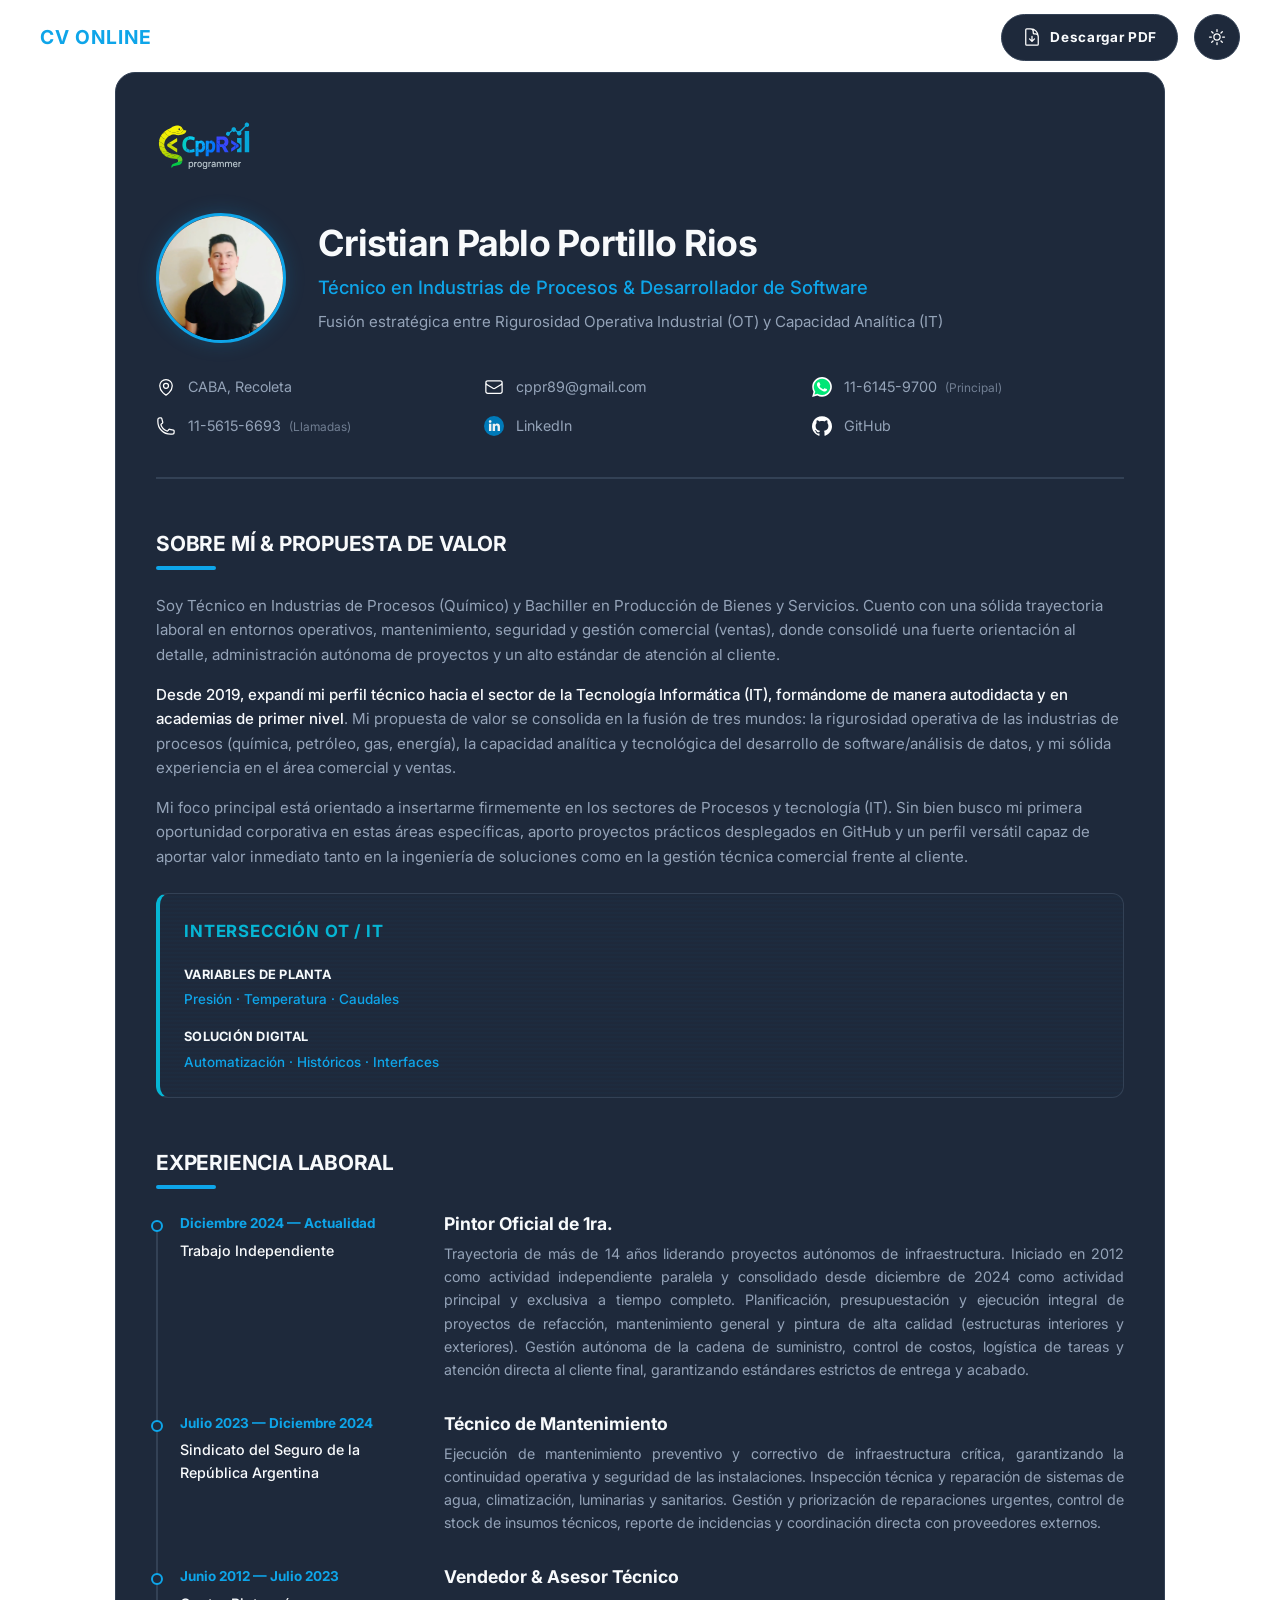
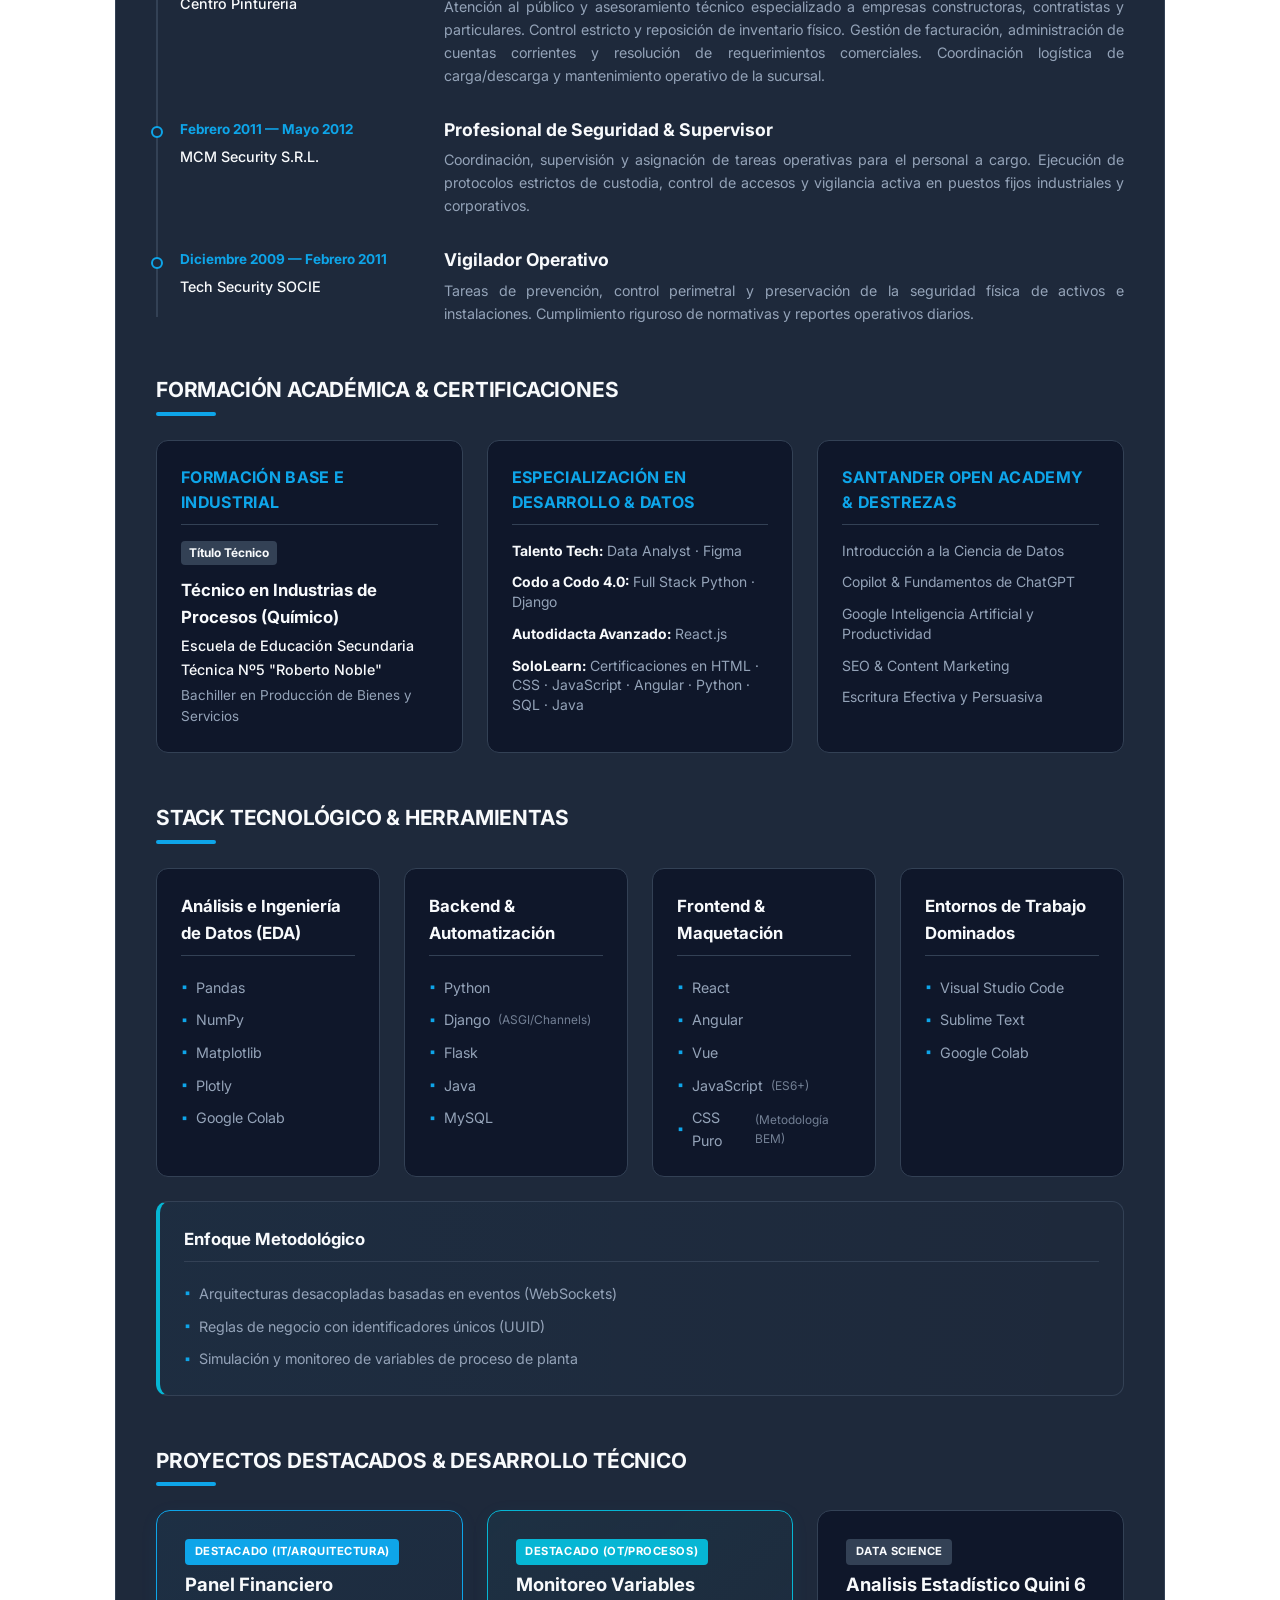
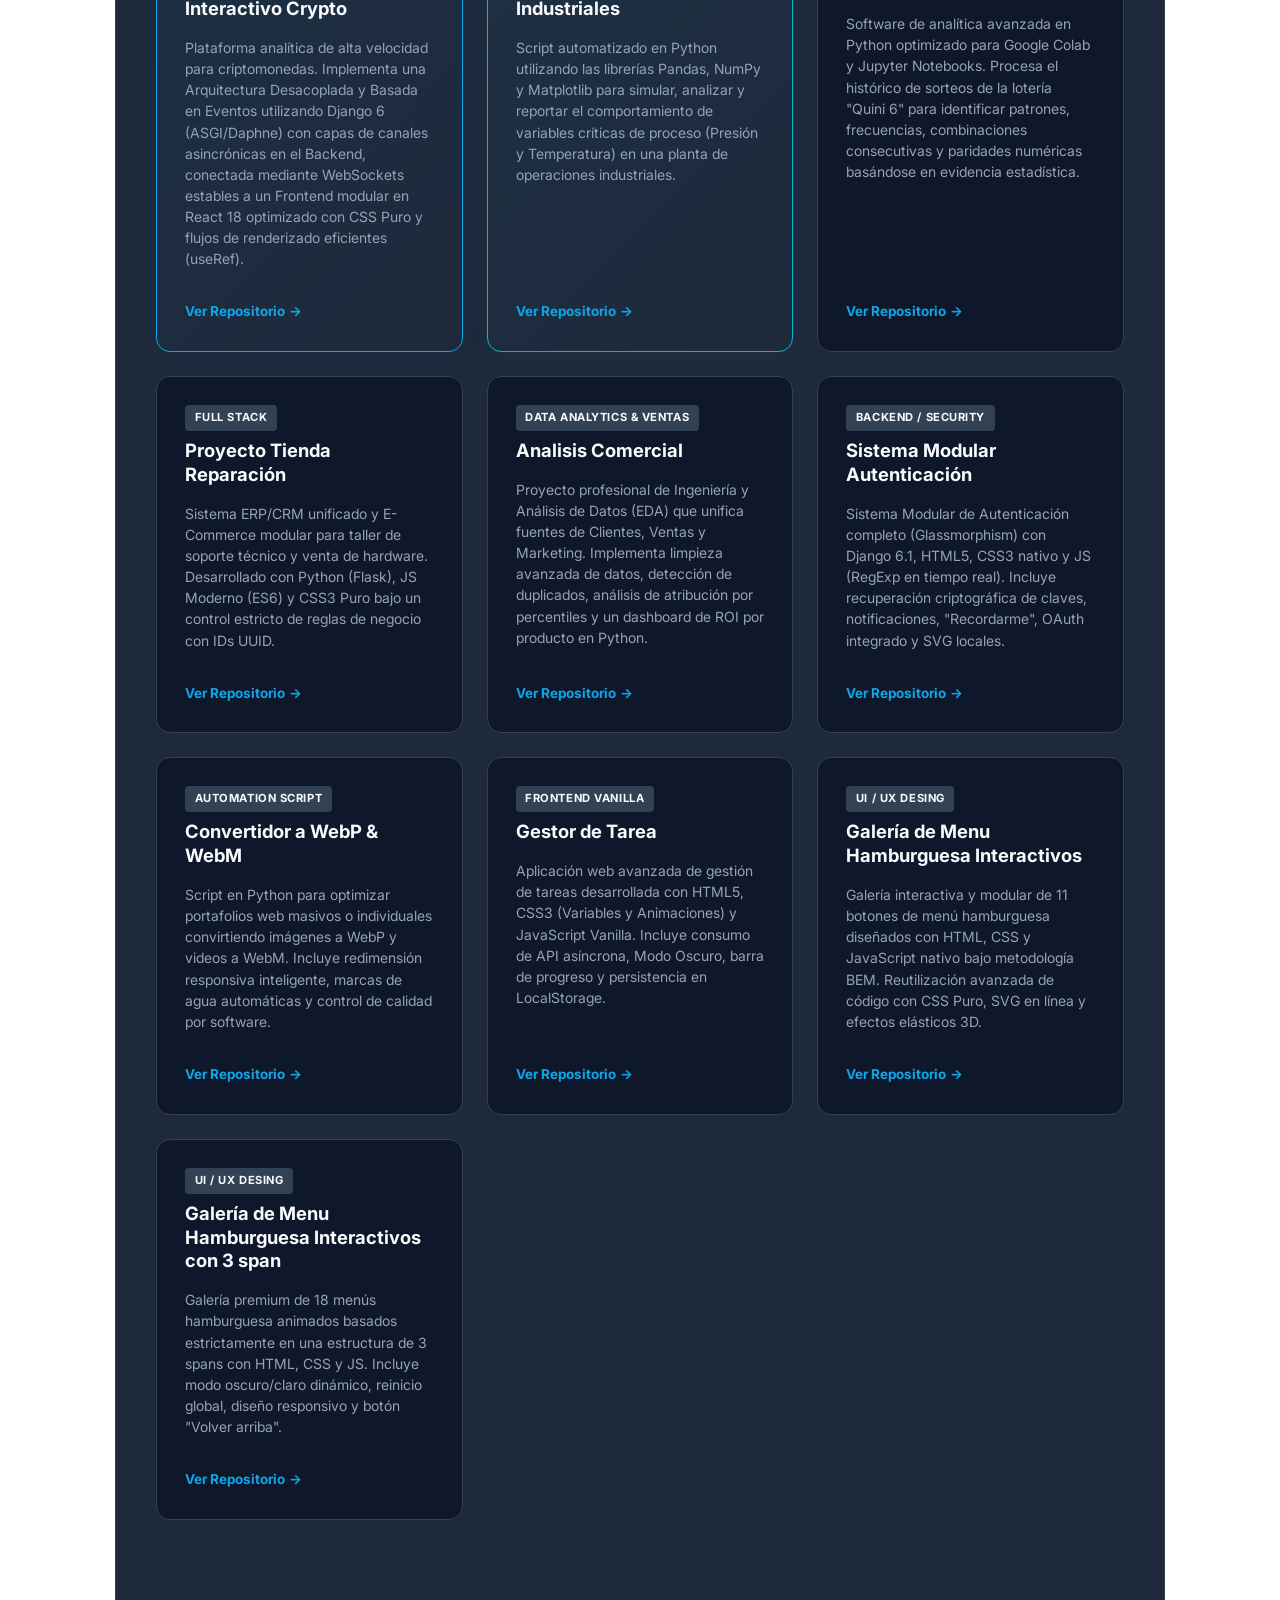
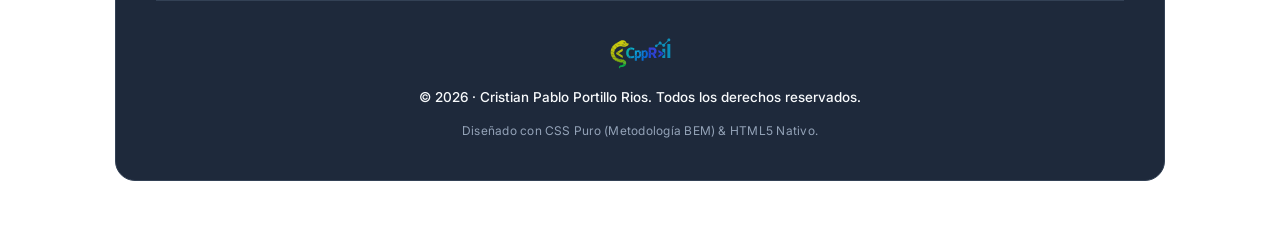
==== index.html @ 565ec3ab "feat: versión inicial del CV Online profesional con soporte responsivo y modo oscuro" ====
<!DOCTYPE html>
<html lang="es" data-theme="dark">

<head>
    <meta charset="UTF-8">
    <meta name="viewport" content="width=device-width, initial-scale=1.0">
    <title>Cristian Pablo Portillo Rios | CV Profesional</title>

    <!-- SEO & Open Graph para fuerte impacto al compartir el link -->
    <meta name="description"
        content="CV de Cristian Pablo Portillo Rios. Fusión de rigurosidad operativa industrial y desarrollo de software / análisis de datos.">
    <meta property="og:title" content="Cristian Pablo Portillo Rios | CV Profesional">
    <meta property="og:description" content="Fusión estratégica entre Ingeniería de Procesos y Desarrollo de Software.">
    <meta property="og:image" content="assets/img/og-image.webp">
    <meta property="og:type" content="profile">

    <!-- Favicons organizados en su carpeta -->
    <link rel="apple-touch-icon" sizes="180x180" href="favicons/apple-touch-icon.png">
    <link rel="icon" type="image/png" sizes="32x32" href="favicons/favicon-32x32.png">
    <link rel="icon" type="image/png" sizes="16x16" href="favicons/favicon-16x16.png">
    <link rel="manifest" href="favicons/site.webmanifest">
    <link rel="shortcut icon" href="favicons/favicon.ico">

    <!-- Estilos Principales -->
    <link rel="stylesheet" href="css/styles.css">

    <!-- Estilos Exclusivos para Exportación a PDF / Impresión -->
    <link rel="stylesheet" href="css/print.css" media="print">
</head>

<body>

    <!-- Barra de Controles Globales -->
    <nav class="global-controls" aria-label="Navegación y controles superiores">
        <div class="global-controls__brand">
            <span class="global-controls__title">CV Online</span>
        </div>

        <div class="global-controls__actions">
            <!-- Botón de Descarga PDF -->
            <a href="assets/cv/cv-cristian-portillo.pdf" download="CV_Cristian_Portillo.pdf" class="btn-control"
                id="download-pdf" title="Descargar CV en PDF">
                <img src="icons/descarga.svg" alt="Icono Descargar" class="icon-btn icon--black">
                <span class="btn-text">Descargar PDF</span>
            </a>

            <!-- Botón de Cambio de Tema -->
            <button class="btn-control" id="theme-toggle" title="Cambiar tema visual" aria-live="polite">
                <img src="icons/theme-light.svg" alt="Icono Modo Claro" class="icon-btn icon--black" id="theme-icon">
            </button>
        </div>
    </nav>

    <!-- Contenedor general del CV -->
    <main class="cv-container">
        <!-- Cabecera Principal del CV -->
        <header class="header">
            <div class="header__brand">
                <img src="icons/CppR-Programmer.svg" alt="Logo CppR-Programmer" class="header__logo-img">
            </div>

            <div class="header__profile-container">
                <!-- Tu Foto de Perfil -->
                <div class="header__avatar-wrapper">
                    <img src="assets/img/perfil.webp" alt="Foto de perfil de Cristian Pablo Portillo Rios"
                        class="header__avatar">
                </div>

                <div class="header__identity">
                    <!-- Información de Identidad -->
                    <h1 class="header__name">Cristian Pablo Portillo Rios</h1>
                    <p class="header__title">Técnico en Industrias de Procesos &amp; Desarrollador de Software</p>
                    <p class="header__tagline">Fusión estratégica entre Rigurosidad Operativa Industrial (OT) y
                        Capacidad
                        Analítica (IT)</p>
                </div>
            </div>

            <!-- Bloque de Contacto y Enlaces -->
            <address class="contact">
                <ul class="contact__list">
                    <!-- Ubicación -->
                    <li class="contact__item">
                        <img src="icons/map-pin.svg" alt="" class="contact__icon icon--black" aria-hidden="true">
                        <span class="contact__text">CABA, Recoleta</span>
                    </li>
                    <!-- Correo -->
                    <li class="contact__item">
                        <a href="mailto:cppr89@gmail.com" class="contact__link" title="Enviar un correo electrónico">
                            <img src="icons/mail.svg" alt="" class="contact__icon icon--black" aria-hidden="true">
                            <span class="contact__text">cppr89@gmail.com</span>
                        </a>
                    </li>
                    <!-- WhatsApp (Principal) -->
                    <li class="contact__item">
                        <a href="https://wa.me/541161459700" target="_blank" rel="noopener noreferrer"
                            class="contact__link" title="Contactar por WhatsApp">
                            <img src="icons/whatsapp.svg" alt="" class="contact__icon icon--native" aria-hidden="true">
                            <span class="contact__text">11-6145-9700 <small>(Principal)</small></span>
                        </a>
                    </li>
                    <!-- Teléfono (Llamadas alternativo) -->
                    <li class="contact__item">
                        <a href="tel:+5491156156693" class="contact__link" title="Llamar al teléfono alternativo">
                            <img src="icons/phone.svg" alt="" class="contact__icon icon--black" aria-hidden="true">
                            <span class="contact__text">11-5615-6693 <small>(Llamadas)</small></span>
                        </a>
                    </li>
                    <!-- LinkedIn -->
                    <li class="contact__item">
                        <a href="https://linkedin.com/in/C-p-p-R" target="_blank" rel="noopener noreferrer"
                            class="contact__link link__print" title="Perfil de LinkedIn">
                            <img src="icons/linkedin.svg" alt="" class="contact__icon icon--native" aria-hidden="true">
                            <span class="contact__text no-print">LinkedIn</span>
                        </a>
                    </li>
                    <!-- GitHub -->
                    <li class="contact__item">
                        <a href="https://github.com/CppR-Repo" target="_blank" rel="noopener noreferrer"
                            class="contact__link link__print" title="Repositorio de GitHub">
                            <img src="icons/github.svg" alt="" class="contact__icon icon--black" aria-hidden="true">
                            <span class="contact__text no-print">GitHub</span>
                        </a>
                    </li>
                </ul>
            </address>
        </header>

        <!-- Sección: Sobre Mí / Propuesta de Valor -->
        <section class="section section--about" aria-labelledby="about-heading">
            <div class="section__header">
                <h2 id="about-heading" class="section__title">Sobre Mí &amp; Propuesta de Valor</h2>
                <div class="section__indicator"></div>
            </div>

            <div class="about-card__content">
                <p class="about-card__text">
                    Soy Técnico en Industrias de Procesos (Químico) y Bachiller en Producción de Bienes y Servicios.
                    Cuento con una sólida trayectoria laboral en entornos operativos, mantenimiento, seguridad y gestión
                    comercial (ventas), donde consolidé una fuerte orientación al detalle, administración autónoma de
                    proyectos y un alto estándar de atención al cliente.
                </p>
                <p class="about-card__text">
                    <strong>Desde 2019, expandí mi perfil técnico hacia el sector de la Tecnología Informática (IT),
                        formándome de manera autodidacta y en academias de primer nivel</strong>. Mi propuesta de valor
                    se consolida en la fusión de tres mundos: la rigurosidad operativa de las industrias de procesos
                    (química, petróleo, gas, energía), la capacidad analítica y tecnológica del desarrollo de
                    software/análisis de datos, y mi sólida experiencia en el área comercial y ventas.
                </p>
                <p class="about-card__text">
                    Mi foco principal está orientado a insertarme firmemente en los sectores de Procesos y tecnología
                    (IT). Sin bien busco mi primera oportunidad corporativa en estas áreas específicas, aporto proyectos
                    prácticos desplegados en GitHub y un perfil versátil capaz de aportar valor inmediato tanto en la
                    ingeniería de soluciones como en la gestión técnica comercial frente al cliente.
                </p>
            </div>

            <!-- Banner Visual de Intersección Industrial/IT -->
            <div class="about-card__badge">
                <h3 class="about-card__badge-title">Intersección OT / IT</h3>
                <ul class="about-card__variables">
                    <li class="about-card__variable-item">
                        <span class="about-card__variable-name">Variables de Planta</span>
                        <span class="about-card__variable-tags">Presión · Temperatura · Caudales</span>
                    </li>
                    <li class="about-card__variable-item">
                        <span class="about-card__variable-name">Solución Digital</span>
                        <span class="about-card__variable-tags">Automatización · Históricos · Interfaces</span>
                    </li>
                </ul>
            </div>
        </section>

        <!-- Sección: Experiencia Laboral -->
        <section class="section section--experience" aria-labelledby="experience-heading">
            <div class="section__header">
                <h2 id="experience-heading" class="section__title">Experiencia Laboral</h2>
                <div class="section__indicator"></div>
            </div>

            <div class="timeline">
                <!-- Rol 1: Pintor Oficial -->
                <article class="timeline-item">
                    <div class="timeline-item__meta">
                        <span class="timeline-item__date">Diciembre 2024 — Actualidad</span>
                        <span class="timeline-item__company">Trabajo Independiente</span>
                    </div>
                    <div class="timeline-item__content">
                        <h3 class="timeline-item__role">Pintor Oficial de 1ra.</h3>
                        <p class="timeline-item__description">
                            Trayectoria de más de 14 años liderando proyectos autónomos de infraestructura. Iniciado en
                            2012 como actividad independiente paralela y consolidado desde diciembre de 2024 como
                            actividad principal y exclusiva a tiempo completo. Planificación, presupuestación y
                            ejecución integral de proyectos de refacción, mantenimiento
                            general y pintura de alta calidad (estructuras interiores y exteriores). Gestión autónoma de
                            la cadena de suministro, control de costos, logística de tareas y atención directa al
                            cliente final, garantizando estándares estrictos de entrega y acabado.
                        </p>
                    </div>
                </article>

                <!-- Rol 2: Mantenimiento -->
                <article class="timeline-item">
                    <div class="timeline-item__meta">
                        <span class="timeline-item__date">Julio 2023 — Diciembre 2024</span>
                        <span class="timeline-item__company">Sindicato del Seguro de la República Argentina</span>
                    </div>
                    <div class="timeline-item__content">
                        <h3 class="timeline-item__role">Técnico de Mantenimiento</h3>
                        <p class="timeline-item__description">
                            Ejecución de mantenimiento preventivo y correctivo de infraestructura crítica, garantizando
                            la continuidad operativa y seguridad de las instalaciones. Inspección técnica y reparación
                            de sistemas de agua, climatización, luminarias y sanitarios. Gestión y priorización de
                            reparaciones urgentes, control de stock de insumos técnicos, reporte de incidencias y
                            coordinación directa con proveedores externos.
                        </p>
                    </div>
                </article>

                <!-- Rol 3: Vendedor en Pinturería -->
                <article class="timeline-item">
                    <div class="timeline-item__meta">
                        <span class="timeline-item__date">Junio 2012 — Julio 2023</span>
                        <span class="timeline-item__company">Centro Pinturería</span>
                    </div>
                    <div class="timeline-item__content">
                        <h3 class="timeline-item__role">Vendedor &amp; Asesor Técnico</h3>
                        <p class="timeline-item__description">
                            Atención al público y asesoramiento técnico especializado a empresas constructoras,
                            contratistas y particulares. Control estricto y reposición de inventario físico. Gestión de
                            facturación, administración de cuentas corrientes y resolución de requerimientos
                            comerciales. Coordinación logística de carga/descarga y mantenimiento operativo de la
                            sucursal.
                        </p>
                </article>

                <!-- Rol 4: Seguridad MCM -->
                <article class="timeline-item">
                    <div class="timeline-item__meta">
                        <span class="timeline-item__date">Febrero 2011 — Mayo 2012</span>
                        <span class="timeline-item__company">MCM Security S.R.L.</span>
                    </div>
                    <div class="timeline-item__content">
                        <h3 class="timeline-item__role">Profesional de Seguridad &amp; Supervisor</h3>
                        <p class="timeline-item__description">
                            Coordinación, supervisión y asignación de tareas operativas para el personal a cargo.
                            Ejecución de protocolos estrictos de custodia, control de accesos y vigilancia activa en
                            puestos fijos industriales y corporativos.
                        </p>
                    </div>
                </article>

                <!-- Rol 5: Vigilador Tech Security -->
                <article class="timeline-item">
                    <div class="timeline-item__meta">
                        <span class="timeline-item__date">Diciembre 2009 — Febrero 2011</span>
                        <span class="timeline-item__company">Tech Security SOCIE</span>
                    </div>
                    <div class="timeline-item__content">
                        <h3 class="timeline-item__role">Vigilador Operativo</h3>
                        <p class="timeline-item__description">
                            Tareas de prevención, control perimetral y preservación de la seguridad física de activos e
                            instalaciones. Cumplimiento riguroso de normativas y reportes operativos diarios.
                        </p>
                    </div>
                </article>
            </div>
        </section>

        <!-- Sección: Formación Académica & Certificaciones -->
        <section class="section section--education" aria-labelledby="education-heading">
            <div class="section__header">
                <h2 id="education-heading" class="section__title">Formación Académica &amp; Certificaciones</h2>
                <div class="section__indicator"></div>
            </div>

            <div class="education-grid">
                <!-- Bloque 1: Educación Formal -->
                <div class="education-card">
                    <h3 class="education-card__category">Formación Base e Industrial</h3>
                    <div class="education-card__item">
                        <span class="education-card__date">Título Técnico</span>
                        <h4 class="education-card__title">Técnico en Industrias de Procesos (Químico)</h4>
                        <p class="education-card__institution">Escuela de Educación Secundaria Técnica Nº5 "Roberto
                            Noble"</p>
                        <p class="education-card__meta">Bachiller en Producción de Bienes y Servicios</p>
                    </div>
                </div>

                <!-- Bloque 2: Academias IT Especializadas -->
                <div class="education-card">
                    <h3 class="education-card__category">Especialización en Desarrollo &amp; Datos</h3>
                    <ul class="education-card__list">
                        <li class="education-card__list-item">
                            <strong>Talento Tech:</strong> Data Analyst · Figma
                        </li>
                        <li class="education-card__list-item">
                            <strong>Codo a Codo 4.0:</strong> Full Stack Python · Django
                        </li>
                        <li class="education-card__list-item">
                            <strong>Autodidacta Avanzado:</strong> React.js
                        </li>
                        <li class="education-card__list-item">
                            <strong>SoloLearn:</strong> Certificaciones en HTML · CSS · JavaScript · Angular · Python ·
                            SQL · Java
                        </li>
                    </ul>
                </div>

                <!-- Bloque 3: Formación Ejecutiva y Productividad -->
                <div class="education-card">
                    <h3 class="education-card__category">Santander Open Academy &amp; Destrezas</h3>
                    <ul class="education-card__list">
                        <li class="education-card__list-item">Introducción a la Ciencia de Datos</li>
                        <li class="education-card__list-item">Copilot &amp; Fundamentos de ChatGPT</li>
                        <li class="education-card__list-item">Google Inteligencia Artificial y Productividad</li>
                        <li class="education-card__list-item">SEO &amp; Content Marketing</li>
                        <li class="education-card__list-item">Escritura Efectiva y Persuasiva</li>
                    </ul>
                </div>
            </div>
        </section>

        <!-- Sección: Stack Tecnológico & Herramientas -->
        <section class="section section--skills" aria-labelledby="skills-heading">
            <div class="section__header">
                <h2 id="skills-heading" class="section__title">Stack Tecnológico &amp; Herramientas</h2>
                <div class="section__indicator"></div>
            </div>

            <div class="skills-grid">
                <!-- Bloque 1: Análisis e Ingeniería de Datos -->
                <div class="skills-card">
                    <h3 class="skills-card__title">Análisis e Ingeniería de Datos (EDA)</h3>
                    <ul class="skills-card__list">
                        <li class="skills-card__item">Pandas</li>
                        <li class="skills-card__item">NumPy</li>
                        <li class="skills-card__item">Matplotlib</li>
                        <li class="skills-card__item">Plotly</li>
                        <li class="skills-card__item">Google Colab</li>
                    </ul>
                </div>

                <!-- Bloque 2: Backend & Automatización -->
                <div class="skills-card">
                    <h3 class="skills-card__title">Backend &amp; Automatización</h3>
                    <ul class="skills-card__list">
                        <li class="skills-card__item">Python</li>
                        <li class="skills-card__item">Django <small>(ASGI/Channels)</small></li>
                        <li class="skills-card__item">Flask</li>
                        <li class="skills-card__item">Java</li>
                        <li class="skills-card__item">MySQL</li>
                    </ul>
                </div>

                <!-- Bloque 3: Frontend & Maquetación -->
                <div class="skills-card">
                    <h3 class="skills-card__title">Frontend &amp; Maquetación</h3>
                    <ul class="skills-card__list">
                        <li class="skills-card__item">React</li>
                        <li class="skills-card__item">Angular</li>
                        <li class="skills-card__item">Vue</li>
                        <li class="skills-card__item">JavaScript <small>(ES6+)</small></li>
                        <li class="skills-card__item">CSS Puro <small>(Metodología BEM)</small></li>
                    </ul>
                </div>

                <!-- Bloque 4: Entornos de Trabajo y Herramientas -->
                <div class="skills-card">
                    <h3 class="skills-card__title">Entornos de Trabajo Dominados</h3>
                    <ul class="skills-card__list">
                        <li class="skills-card__item">Visual Studio Code</li>
                        <li class="skills-card__item">Sublime Text</li>
                        <li class="skills-card__item">Google Colab</li>
                    </ul>
                </div>
            </div>

            <!-- Bloque 5: Enfoque Metodológico -->
            <div class="skills-card skills-card--highlight">
                <h3 class="skills-card__title">Enfoque Metodológico</h3>
                <ul class="skills-card__list">
                    <li class="skills-card__item">Arquitecturas desacopladas basadas en eventos (WebSockets)
                    </li>
                    <li class="skills-card__item">Reglas de negocio con identificadores únicos (UUID)</li>
                    <li class="skills-card__item">Simulación y monitoreo de variables de proceso de planta</li>
                </ul>
            </div>
        </section>

        <!-- Sección: Proyectos Destacados -->
        <section class="section section--projects" aria-labelledby="projects-heading">
            <div class="section__header">
                <h2 id="projects-heading" class="section__title">Proyectos Destacados &amp; Desarrollo Técnico</h2>
                <div class="section__indicator"></div>
            </div>

            <div class="projects-grid">
                <!-- Proyecto 1: Panel Financiero Crypto -->
                <div class="project-card project-card--highlight">
                    <div class="project-card__header">
                        <span class="project-card__tag">Destacado (IT/Arquitectura)</span>
                        <h3 class="project-card__title">Panel Financiero Interactivo Crypto</h3>
                    </div>
                    <p class="project-card__description">
                        Plataforma analítica de alta velocidad para criptomonedas. Implementa una Arquitectura
                        Desacoplada y Basada en Eventos utilizando Django 6 (ASGI/Daphne) con capas de canales
                        asincrónicas en el Backend, conectada mediante WebSockets estables a un Frontend modular en
                        React 18 optimizado con CSS Puro y flujos de renderizado eficientes (useRef).
                    </p>
                    <a href="https://github.com/CppR-Repo/Panel_Financiero_Interactivo_Crypto" target="_blank"
                        rel="noopener noreferrer" class="project-card__link">
                        Ver Repositorio <span aria-hidden="true">&rarr;</span>
                    </a>
                </div>

                <!-- Proyecto 2: Monitoreo Variables Industriales -->
                <div class="project-card project-card--highlight-ind">
                    <div class="project-card__header">
                        <span class="project-card__tag project-card__tag--ind">Destacado (OT/Procesos)</span>
                        <h3 class="project-card__title">Monitoreo Variables Industriales</h3>
                    </div>
                    <p class="project-card__description">
                        Script automatizado en Python utilizando las librerías Pandas, NumPy y Matplotlib para simular,
                        analizar y reportar el comportamiento de variables críticas de proceso (Presión y Temperatura)
                        en una planta de operaciones industriales.
                    </p>
                    <a href="https://github.com/CppR-Repo/Monitoreo-Variables-Industriales" target="_blank"
                        rel="noopener noreferrer" class="project-card__link">
                        Ver Repositorio <span aria-hidden="true">&rarr;</span>
                    </a>
                </div>

                <!-- Proyecto 3: Analisis Estadístico Quini 6 -->
                <div class="project-card">
                    <div class="project-card__header">
                        <span class="project-card__tag">Data Science</span>
                        <h3 class="project-card__title">Analisis Estadístico Quini 6</h3>
                    </div>
                    <p class="project-card__description">
                        Software de analítica avanzada en Python optimizado para Google Colab y Jupyter Notebooks.
                        Procesa el histórico de sorteos de la lotería "Quini 6" para identificar patrones, frecuencias,
                        combinaciones consecutivas y paridades numéricas basándose en evidencia estadística.
                    </p>
                    <a href="https://github.com/CppR-Repo/Analisis_Estadistico_Quini6" target="_blank"
                        rel="noopener noreferrer" class="project-card__link">
                        Ver Repositorio <span aria-hidden="true">&rarr;</span>
                    </a>
                </div>

                <!-- Proyecto 4: Proyecto Tienda Reparación -->
                <div class="project-card">
                    <div class="project-card__header">
                        <span class="project-card__tag">Full Stack</span>
                        <h3 class="project-card__title">Proyecto Tienda Reparación</h3>
                    </div>
                    <p class="project-card__description">
                        Sistema ERP/CRM unificado y E-Commerce modular para taller de soporte técnico y venta de
                        hardware. Desarrollado con Python (Flask), JS Moderno (ES6) y CSS3 Puro bajo un control estricto
                        de reglas de negocio con IDs UUID.
                    </p>
                    <a href="https://github.com/CppR-Repo/Proyecto_Tienda_Reparacion" target="_blank"
                        rel="noopener noreferrer" class="project-card__link">
                        Ver Repositorio <span aria-hidden="true">&rarr;</span>
                    </a>
                </div>

                <!-- Proyecto 5: Analisis Comercial -->
                <div class="project-card">
                    <div class="project-card__header">
                        <span class="project-card__tag">Data Analytics &amp; Ventas</span>
                        <h3 class="project-card__title">Analisis Comercial</h3>
                    </div>
                    <p class="project-card__description">
                        Proyecto profesional de Ingeniería y Análisis de Datos (EDA) que unifica fuentes de Clientes,
                        Ventas y Marketing. Implementa limpieza avanzada de datos, detección de duplicados, análisis de
                        atribución por percentiles y un dashboard de ROI por producto en Python.
                    </p>
                    <a href="https://github.com/CppR-Repo/Analisis_Comercial" target="_blank" rel="noopener noreferrer"
                        class="project-card__link">
                        Ver Repositorio <span aria-hidden="true">&rarr;</span>
                    </a>
                </div>

                <!-- Proyecto 6: Sistema Modular Autenticación -->
                <div class="project-card">
                    <div class="project-card__header">
                        <span class="project-card__tag">Backend / Security</span>
                        <h3 class="project-card__title">Sistema Modular Autenticación</h3>
                    </div>
                    <p class="project-card__description">
                        Sistema Modular de Autenticación completo (Glassmorphism) con Django 6.1, HTML5, CSS3 nativo y
                        JS (RegExp en tiempo real). Incluye recuperación criptográfica de claves, notificaciones,
                        "Recordarme", OAuth integrado y SVG locales.
                    </p>
                    <a href="https://github.com/CppR-Repo/Sistema_Modular_Autenticacion" target="_blank"
                        rel="noopener noreferrer" class="project-card__link">
                        Ver Repositorio <span aria-hidden="true">&rarr;</span>
                    </a>
                </div>

                <!-- Proyecto 7: Convertidor WebP y WebM -->
                <div class="project-card">
                    <div class="project-card__header">
                        <span class="project-card__tag">Automation Script</span>
                        <h3 class="project-card__title">Convertidor a WebP & WebM</h3>
                    </div>
                    <p class="project-card__description">
                        Script en Python para optimizar portafolios web masivos o individuales convirtiendo imágenes a
                        WebP y videos a WebM. Incluye redimensión responsiva inteligente, marcas de agua automáticas y
                        control de calidad por software.
                    </p>
                    <a href="https://github.com/CppR-Repo/Convertidor_a_WebP-y-WebM" target="_blank"
                        rel="noopener noreferrer" class="project-card__link">
                        Ver Repositorio <span aria-hidden="true">&rarr;</span>
                    </a>
                </div>

                <!-- Proyecto 8: Gestor de Tarea -->
                <div class="project-card">
                    <div class="project-card__header">
                        <span class="project-card__tag">Frontend Vanilla</span>
                        <h3 class="project-card__title">Gestor de Tarea</h3>
                    </div>
                    <p class="project-card__description">
                        Aplicación web avanzada de gestión de tareas desarrollada con HTML5, CSS3 (Variables y
                        Animaciones) y JavaScript Vanilla. Incluye consumo de API asíncrona, Modo Oscuro, barra de
                        progreso y persistencia en LocalStorage.
                    </p>
                    <a href="https://github.com/CppR-Repo/Gestor_de_Tarea" target="_blank" rel="noopener noreferrer"
                        class="project-card__link">
                        Ver Repositorio <span aria-hidden="true">&rarr;</span>
                    </a>
                </div>

                <!-- Proyecto 9: Galeria Menu Hamburguesa 11 -->
                <div class="project-card">
                    <div class="project-card__header">
                        <span class="project-card__tag">UI / UX Desing</span>
                        <h3 class="project-card__title">Galería de Menu Hamburguesa Interactivos</h3>
                    </div>
                    <p class="project-card__description">
                        Galería interactiva y modular de 11 botones de menú hamburguesa diseñados con HTML, CSS y
                        JavaScript nativo bajo metodología BEM. Reutilización avanzada de código con CSS Puro, SVG en
                        línea y efectos elásticos 3D.
                    </p>
                    <a href="https://github.com/CppR-Repo/Galeria_Menu_Hamburguesa-Interactivos" target="_blank"
                        rel="noopener noreferrer" class="project-card__link">
                        Ver Repositorio <span aria-hidden="true">&rarr;</span>
                    </a>
                </div>

                <!-- Proyecto 10: Galería Menu Hamburguesa 3 span -->
                <div class="project-card">
                    <div class="project-card__header">
                        <span class="project-card__tag">UI / UX Desing</span>
                        <h3 class="project-card__title">Galería de Menu Hamburguesa Interactivos con 3 span</h3>
                    </div>
                    <p class="project-card__description">
                        Galería premium de 18 menús hamburguesa animados basados estrictamente en una estructura de 3
                        spans con HTML, CSS y JS. Incluye modo oscuro/claro dinámico, reinicio global, diseño responsivo
                        y botón "Volver arriba".
                    </p>
                    <a href="https://github.com/CppR-Repo/Galeria_Menu_Hamburguesa-Interactivos-3span" target="_blank"
                        rel="noopener noreferrer" class="project-card__link link__print">
                        Ver Repositorio <span aria-hidden="true">&rarr;</span>
                    </a>
                </div>
            </div>
        </section>

        <!-- Footer Final del CV -->
        <footer class="footer">
            <div class="footer__content">
                <!-- Tu Logo dedicado para el Footer -->
                <img src="icons/CppR-Programmer-footer.svg" alt="Logo CppR-Programmer Footer" class="footer__logo-img">
                <p class="footer__text">
                    &copy; <span id="footer-year">2026</span> · Cristian Pablo Portillo Rios. Todos los derechos
                    reservados.
                </p>
                <p class="footer__subtext">Diseñado con CSS Puro (Metodología BEM) &amp; HTML5 Nativo.</p>
            </div>
        </footer>
    </main>

    <!-- Script de Interactividad (Separado en su carpeta correspondiente) -->
    <script src="js/main.js"></script>
</body>

</html>
---- css/styles.css ----
/* Importación de módulos CSS independientes */
@import url('fonts.css');
@import url('reset.css');

/* =========================
    VARIABLES DE TEMA
========================= */
/* Tema Oscuro (Por defecto) */
html[data-theme="dark"] {
    --bg-primary: #0f172a;
    --bg-secondary: #1e293b;
    --bg-accent: #334155;

    --text-primary: #f8fafc;
    --text-secondary: #94a3b8;

    --color-brand: #0ea5e9;
    --color-brand-rgb: 14, 165, 233;
    --color-industry: #06b6d4;
    --color-success: #10b981;

    --shadow-sm: rgba(0, 0, 0, 0.3);
    --shadow-md: rgba(0, 0, 0, 0.5);
}

/* Tema Claro */
html[data-theme="light"] {
    --bg-primary: #f8fafc;
    --bg-secondary: #ffffff;
    --bg-accent: #e2e8f0;

    --text-primary: #0f172a;
    --text-secondary: #475569;

    --color-brand: #0284c7;
    --color-brand-rgb: 2, 132, 199;
    --color-industry: #0891b2;
    --color-success: #059669;

    --shadow-sm: rgba(15, 23, 42, 0.05);
    --shadow-md: rgba(15, 23, 42, 0.1);
}

body {
    background-color: #ffffff !important;    /* Forzamos a que el body sea blanco puro */
    color: var(--text-primary);
    transition: background-color 0.3s ease, color 0.3s ease;
}

/* Ajuste para que la tarjeta del CV destaque sobre el fondo blanco en modo claro */
html[data-theme="light"] .cv-container {
    background-color: #ffffff;
    box-shadow: 0 10px 30px rgba(0, 0, 0, 0.05);
}

/* ==========================================================================
    1. BARRA DE CONTROL GLOBAL (TEMA Y PDF)
   ========================================================================== */
.global-controls {
    position: fixed;
    top: 0.85rem;
    left: 2.5rem;
    right: 2.5rem;
    height: auto;
    background-color: transparent !important;
    border-bottom: none !important;
    box-shadow: none !important;
    display: flex;
    align-items: center;
    justify-content: space-between;
    z-index: 1000;
    pointer-events: none;    /* Evita bloquear clics fantasmas en la pantalla */
}

.global-controls__title,
.global-controls__actions {
    pointer-events: auto;
}

/* Estilo y transición para el texto "CV Online" */
.global-controls__title {
    font-size: 1.2rem;
    font-weight: 700;
    color: var(--color-brand);
    text-transform: uppercase;
    letter-spacing: 0.05em;
    opacity: 1;
    transform: translateY(0);
    transition: opacity 0.3s cubic-bezier(0.4, 0, 0.2, 1),
        transform 0.3s cubic-bezier(0.4, 0, 0.2, 1);
}

/* Clase dinámica que aplicará JavaScript cuando el usuario haga scroll hacia abajo */
.global-controls__title--hidden {
    opacity: 0;
    transform: translateY(-10px);   /* Sutil efecto de desvanecido hacia arriba */
    pointer-events: none;    /* Evita interacciones cuando no es visible */
}

.global-controls__actions {
    display: flex;
    gap: 1rem;
    align-items: center;
}

.btn-control {
    pointer-events: auto; /* Reactiva los clics en los botones reales */
    display: flex;
    align-items: center;
    justify-content: center;
    gap: 0.5rem;
    padding: 0.75rem;
    background-color: var(--bg-secondary);
    border: 1px solid var(--bg-accent);
    border-radius: 50px; /* Diseño pill moderno y ergonómico */
    color: var(--text-primary);
    text-decoration: none;
    cursor: pointer;
    box-shadow: var(--shadow-md);
    transition: transform 0.2s cubic-bezier(0.4, 0, 0.2, 1),
        background-color 0.3s ease,
        border-color 0.3s ease;
}

/* --- Efecto Hover (Se iluminan con el color de tu marca) --- */
.btn-control:hover .icon-btn {
    /* Filtro calculado para aproximarse a tu color de marca (Celeste tecnológico #0ea5e9) */
    filter: invert(53%) sepia(74%) saturate(2321%) hue-rotate(170deg) brightness(98%) contrast(93%) !important;
}

/* El botón de descarga tiene un padding horizontal extra por el texto */
#download-pdf {
    padding-left: 1.25rem;
    padding-right: 1.25rem;
}

.icon-btn {
    width: 1.25rem;
    height: 1.25rem;
    display: block; /* Filtro adaptativo para que los iconos brillen con el color de marca */
    transition: filter 0.3s ease;
}

.btn-text {
    font-size: 0.85rem;
    font-weight: 700;
    letter-spacing: 0.05em;
}

/* --- Estados Interactivos (Hover y Focus) --- */
.btn-control:hover {
    transform: translateY(-2px);
    background-color: var(--bg-accent);
    border-color: var(--color-brand);
}

.btn-control:focus-visible {
    outline: 3px solid var(--color-brand);
    outline-offset: 2px;
}

.btn-control:active {
    transform: translateY(0);
}

.cv-container {
    margin-top: 4.5rem !important;
}

/* --- Adaptación Responsive (Móviles) --- */
@media (max-width: 480px) {
    .global-controls {
        padding: 0 1rem;
        height: 4rem;
    }

    .global-controls__title {
        font-size: 1rem;
    }

    .cv-container {
        margin-top: 5.5rem !important;
    }

    /* En móviles ocultamos el texto 'PDF' para mantenerlo compacto y estético */
    .btn-text {
        display: none;
    }

    .btn-control {
        padding: 0;
        width: 3rem;
        height: 3rem;
        aspect-ratio: 1 / 1;
        border-radius: 50%;
        display: inline-flex;
        align-items: center;
        justify-content: center;
    }

    #download-pdf {
        padding-left: 0;
        padding-right: 0;
    }
}

/* ------ TRATAMIENTO DE ICONOS (.SVG) ADAPTATIVOS ------ */
/* Filtro exclusivo para los iconos que vienen negros por defecto (se vuelven blancos en modo oscuro) */
html[data-theme="dark"] .icon--black {
    filter: invert(100%) sepia(0%) saturate(0%) hue-rotate(0deg) brightness(100%) contrast(100%);
}

/* En modo claro, pasan a un gris oscuro industrial muy sutil */
html[data-theme="light"] .icon--black {
    filter: invert(15%) sepia(15%) saturate(1200%) hue-rotate(180deg) brightness(20%) contrast(90%);
}

/* Iconos de marca con color nativo (LinkedIn, WhatsApp, Logos) */
.icon--native {
    filter: none !important;
    transition: transform 0.2s ease;
}

/* Efecto hover general para los iconos de contacto */
.contact__link:hover .icon--black {
    filter: invert(53%) sepia(74%) saturate(2321%) hue-rotate(170deg) brightness(98%) contrast(93%) !important;
}

.contact__link:hover .icon--native {
    transform: scale(1.1);
}

/* ==========================================================================
    2. CONTENEDOR GENERAL Y ESTRUCTURA DEL CV
   ========================================================================== */
.cv-container {
    max-width: 1050px;
    margin: 4rem auto;
    padding: 2.5rem;
    background-color: var(--bg-secondary);
    border: 1px solid var(--bg-accent);
    border-radius: 20px;
    box-shadow: var(--shadow-md);
    display: flex;
    flex-direction: column;
    gap: 3rem;
    transition: background-color 0.3s ease, border-color 0.3s ease;
}

/* ==========================================================================
    3. CABECERA PRINCIPAL DEL CV (HEADER)
   ========================================================================== */
.header {
    display: flex;
    flex-direction: column;
    gap: 2rem;
    border-bottom: 2px solid var(--bg-accent);
    padding-bottom: 2.5rem;
}

/* Logo de marca superior */
.header__brand {
    display: flex;
    align-items: center;
}

.header__logo-img {
    height: 68px;
    width: auto;
    display: block;
}

/* Bloque contenedor de avatar e identidad */
.header__profile-container {
    display: flex;
    align-items: center;
    gap: 2rem;
}

/* Envoltura y efecto de la foto de perfil */
.header__avatar-wrapper {
    flex-shrink: 0;
    width: 130px;
    height: 130px;
    border-radius: 50%;
    overflow: hidden;
    border: 3px solid var(--color-brand);
    box-shadow: 0 0 20px rgba(var(--color-brand-rgb), 0.2);
    background-color: var(--bg-primary);
}

.header__avatar {
    width: 100%;
    height: 100%;
    object-fit: cover;
    display: block;
}

/* Textos de identidad profesional */
.header__identity {
    display: flex;
    flex-direction: column;
    gap: 0.5rem;
}

.header__name {
    font-size: 2.25rem;
    font-weight: 700;
    letter-spacing: -0.02em;
    line-height: 1.2;
    color: var(--text-primary);
}

.header__title {
    font-size: 1.15rem;
    font-weight: 500;
    color: var(--color-brand);
}

.header__tagline {
    font-size: 0.95rem;
    color: var(--text-secondary);
    max-width: 650px;
}

/* ------ COMPONENTE DE DIRECCIÓN Y CONTACTO (BEM) ------ */
.contact {
    font-style: normal;
    /* Quita el itálica por defecto de <address> */
}

.contact__list {
    display: grid;
    grid-template-columns: repeat(auto-fit, minmax(240px, 1fr));
    gap: 1rem;
    list-style: none;
}

.contact__item {
    display: flex;
    align-items: center;
    gap: 0.75rem;
    font-size: 0.9rem;
    color: var(--text-secondary);
}

.contact__link {
    display: flex;
    align-items: center;
    gap: 0.75rem;
    color: var(--text-secondary);
    text-decoration: none;
    transition: color 0.2s ease;
}

.contact__link:hover {
    color: var(--color-brand);
}

.contact__icon {
    width: 1.25rem;
    height: 1.25rem;
    flex-shrink: 0;
    display: block;
}

.contact__text small {
    font-size: 0.75rem;
    opacity: 0.7;
    margin-left: 0.25rem;
}

/* ===========================
    ADAPTACIÓN RESPONSIVE DEL HEADER
   ========================== */
@media (max-width: 768px) {
    .cv-container {
        margin: 1.5rem 1rem;
        padding: 1.5rem;
        gap: 2rem;
    }

    .header__profile-container {
        flex-direction: column;
        align-items: flex-start;
        gap: 1.5rem;
    }

    .header__avatar-wrapper {
        width: 100px;
        height: 100px;
    }

    .header__name {
        font-size: 1.75rem;
    }

    .contact__list {
        grid-template-columns: 1fr;
        /* Una sola columna en celulares para mejor lectura */
        gap: 0.85rem;
    }
}

/* =============================
    ESTILOS GENERALES PARA LAS SECCIONES
   ============================ */
.section {
    display: flex;
    flex-direction: column;
    gap: 1.5rem;
}

.section__header {
    display: flex;
    flex-direction: column;
    gap: 0.35rem;
}

.section__title {
    font-size: 1.5rem;
    font-weight: 700;
    letter-spacing: -0.01em;
    color: var(--text-primary);
    text-transform: uppercase;
    font-size: 1.3rem;
    /* Tamaño técnico balanceado */
}

/* Línea indicadora debajo del título de sección */
.section__indicator {
    width: 60px;
    height: 4px;
    background-color: var(--color-brand);
    border-radius: 2px;
}

/* ==========================================================================
    4. SECCIÓN: SOBRE MÍ (ABOUT CARD)
   ========================================================================== */
.about-card {
    display: grid;
    grid-template-columns: 1.6fr 1fr;    /* Diseño partido asimétrico */
    gap: 2rem;
    background-color: var(--bg-primary);
    border: 1px solid var(--bg-accent);
    border-radius: 14px;
    padding: 2rem;
    align-items: center;
    transition: transform 0.2s ease, border-color 0.3s ease;
}

.about-card:hover {
    border-color: rgba(var(--color-brand-rgb), 0.4);
}

.about-card__content {
    display: flex;
    flex-direction: column;
    gap: 1rem;
}

.about-card__text {
    font-size: 0.95rem;
    color: var(--text-secondary);
    line-height: 1.6;
}

.about-card__text strong {
    color: var(--text-primary);
    font-weight: 500;
}

/* Bloque destacado lateral (Badge industrial de variables) */
.about-card__badge {
    position: relative;
    background-color: var(--bg-secondary);
    border-top: 1px solid var(--bg-accent);
    border-right: 1px solid var(--bg-accent);
    border-left: 4px solid var(--color-industry);
    border-bottom: 1px solid var(--bg-accent);
    border-radius: 12px;
    padding: 1.5rem;
    display: flex;
    flex-direction: column;
    gap: 1.25rem;
    box-shadow: var(--shadow-md);
    overflow: hidden;
    transition: border-color 0.3s ease, transform 0.2s ease;
}

.about-card__badge::after {
    content: "";
    position: absolute;
    top: 0;
    right: 0;
    bottom: 0;
    left: 0;
    background: linear-gradient(transparent 50%, rgba(var(--color-brand-rgb), 0.02) 50%);
    background-size: 100% 4px;
    pointer-events: none;
}

.about-card__badge:hover {
    border-color: rgba(var(--color-brand-rgb), 0.3);
    transform: translateY(-2px);
}

.about-card__badge-title {
    font-size: 1.05rem;
    font-weight: 700;
    color: var(--color-industry) !important;
    letter-spacing: 0.05em;
    text-transform: uppercase;
}

.about-card__variables {
    list-style: none;
    display: flex;
    flex-direction: column;
    gap: 1rem;
}

.about-card__variable-item {
    display: flex;
    flex-direction: column;
    gap: 0.25rem;
}

.about-card__variable-name {
    font-size: 0.8rem;
    font-weight: 700;
    text-transform: uppercase;
    color: var(--text-primary) !important;
    letter-spacing: 0.02em;
}

.about-card__variable-tags {
    font-size: 0.85rem;
    color: var(--color-brand) !important;
    font-weight: 500;
}

/* =============================
    ADAPTACIÓN RESPONSIVE DE "SOBRE MÍ"
   ============================ */
@media (max-width: 850px) {
    .about-card {
        grid-template-columns: 1fr;
        /* Se apila verticalmente en tablets y móviles */
        gap: 1.5rem;
        padding: 1.5rem;
    }

    .about-card__badge {
        border-left: none;
        border-top: 4px solid var(--color-industry);
        border-radius: 4px 4px 12px 12px;
        padding: 1.25rem;
    }
}

/* ==========================================================================
    5. SECCIÓN: TIMELINE - EXPERIENCIA
   ========================================================================== */
.timeline {
    position: relative;
    display: flex;
    flex-direction: column;
    gap: 2rem;
    padding-left: 1.5rem;
}

/* Línea vertical izquierda del eje de tiempo */
.timeline::before {
    content: "";
    position: absolute;
    top: 0.5rem;
    bottom: 0.5rem;
    left: 0;
    width: 2px;
    background-color: var(--bg-accent);
}

.timeline-item {
    position: relative;
    display: grid;
    grid-template-columns: 240px 1fr;
    /* Separación clara entre fecha y contenido */
    gap: 1.5rem;
}

/* Nodo o punto de la línea de tiempo */
.timeline-item::before {
    content: "";
    position: absolute;
    left: calc(-1.5rem - 5px);
    /* Alineado perfectamente sobre el eje vertical */
    top: 0.45rem;
    width: 12px;
    height: 12px;
    border-radius: 50%;
    background-color: var(--bg-secondary);
    border: 2px solid var(--color-brand);
    z-index: 2;
    transition: background-color 0.2s ease;
}

.timeline-item:hover::before {
    background-color: var(--color-industry);
    border-color: var(--color-industry);
}

.timeline-item__meta {
    display: flex;
    flex-direction: column;
    gap: 0.25rem;
}

.timeline-item__date {
    font-size: 0.85rem;
    font-weight: 700;
    color: var(--color-brand);
}

.timeline-item__company {
    font-size: 0.9rem;
    font-weight: 500;
    color: var(--text-primary);
}

.timeline-item__content {
    display: flex;
    flex-direction: column;
    gap: 0.5rem;
}

.timeline-item__role {
    font-size: 1.1rem;
    font-weight: 700;
    color: var(--text-primary);
    line-height: 1.2;
}

.timeline-item__description {
    font-size: 0.9rem;
    color: var(--text-secondary);
    line-height: 1.6;
    text-align: justify;
}

/* ==========================================================================
    6. SECCIÓN: FORMACIÓN ACADÉMICA & CERTIFICACIONES
   ========================================================================== */
.education-grid {
    display: grid;
    grid-template-columns: repeat(auto-fit, minmax(300px, 1fr));
    gap: 1.5rem;
}

.education-card {
    background-color: var(--bg-primary);
    border: 1px solid var(--bg-accent);
    border-radius: 12px;
    padding: 1.5rem;
    display: flex;
    flex-direction: column;
    gap: 1rem;
    transition: border-color 0.3s ease, transform 0.2s ease;
}

.education-card:hover{
    border-color: rgba(var(--color-brand-rgb), 0.3);
    transform: translateY(-2px);
}

.education-card__category {
    font-size: 1rem;
    font-weight: 700;
    color: var(--color-brand);
    border-bottom: 1px solid var(--bg-accent);
    padding-bottom: 0.5rem;
    text-transform: uppercase;
    letter-spacing: 0.02em;
}

.education-card__item {
    display: flex;
    flex-direction: column;
    gap: 0.25rem;
}

.education-card__date {
    font-size: 0.75rem;
    font-weight: 700;
    background-color: var(--bg-accent);
    color: var(--text-primary);
    padding: 0.15rem 0.5rem;
    border-radius: 4px;
    align-self: flex-start;
}

.education-card__title {
    font-size: 1.05rem;
    font-weight: 700;
    color: var(--text-primary);
    margin-top: 0.5rem;
}

.education-card__institution {
    font-size: 0.9rem;
    font-weight: 500;
    color: var(--text-primary);
}

.education-card__meta {
    font-size: 0.85rem;
    color: var(--text-secondary);
}

.education-card__list {
    list-style: none;
    display: flex;
    flex-direction: column;
    gap: 0.75rem;
}

.education-card__list-item {
    font-size: 0.88rem;
    color: var(--text-secondary);
    line-height: 1.4;
}

.education-card__list-item strong {
    color: var(--text-primary);
}

/* ======================================
    ADAPTACIÓN RESPONSIVE (EXPERIENCIA Y EDUCACIÓN)
  ===================================== */
@media (max-width: 768px) {
    .timeline-item {
        grid-template-columns: 1fr;    /* Colapsa en una sola columna en móviles */
        gap: 0.5rem;
    }

    .timeline-item__meta {
        flex-direction: row;
        justify-content: space-between;
        align-items: center;
        border-bottom: 1px dashed var(--bg-accent);
        padding-bottom: 0.25rem;
    }
}

/* ==========================================================================
    7. SECCIÓN: STACK TECNOLÓGICO (SKILLS)
   ========================================================================== */
.section--skills .skills-grid {
    display: grid;
    grid-template-columns: repeat(4, 1fr);
    gap: 1.5rem;
}

.skills-card {
    background-color: var(--bg-primary);
    border: 1px solid var(--bg-accent);
    border-radius: 12px;
    padding: 1.5rem;
    display: flex;
    flex-direction: column;
    gap: 0.5rem;
    transition: border-color 0.3s ease, transform 0.2s ease;
}

.skills-card:hover {
    border-color: rgba(var(--color-brand-rgb), 0.3);
    transform: translateY(-2px);
}

/* Destacado sutil para el Enfoque Metodológico (ocupa toda la fila inferior si hay espacio) */
.skills-card--highlight {
    grid-column: 1 / -1;
    border-left: 4px solid var(--color-industry);
    background: linear-gradient(90deg, rgba(var(--color-brand-rgb), 0.03) 0%, transparent 100%);
}

.skills-card__title {
    font-size: 1.05rem;
    font-weight: 700;
    color: var(--text-primary);
    margin-bottom: 0.75rem;
    border-bottom: 1px solid var(--bg-accent);
    padding-bottom: 0.5rem;
}

.skills-card__list {
    list-style: none;
    display: flex;
    flex-direction: column;
    gap: 0.6rem;
}

.skills-card__item {
    font-size: 0.9rem;
    color: var(--text-secondary);
    display: flex;
    align-items: center;
    gap: 0.5rem;
}

/* Pequeño indicador tecnológico antes de cada Skill */
.skills-card__item::before {
    content: "▪";
    color: var(--color-brand);
    font-size: 0.8rem;
}

.skills-card__item small {
    font-size: 0.75rem;
    opacity: 0.75;
}

/* ==========================
ADAPTACIÓN RESPONSIVE DE LAS SKILLS
========================== */
@media (max-width: 1024px) {
    /* En notebooks chicas o tablets horizontales, se divide en un bloque de 2x2 simétrico */
    .section--skills .skills-grid {
        grid-template-columns: repeat(2, 1fr);
    }
}

@media (max-width: 650px) {
    /* En celulares se apila de forma vertical cómoda */
    .section--skills .skills-grid {
        grid-template-columns: 1fr;
    }
}

/* ==========================================================================
    8. SECCIÓN: PROYECTOS DESTACADOS (PROJECTS)
   ========================================================================== */
.projects-grid {
    display: grid;
    grid-template-columns: repeat(auto-fit, minmax(300px, 1fr));
    gap: 1.5rem;
}

.project-card {
    background-color: var(--bg-primary);
    border: 1px solid var(--bg-accent);
    border-radius: 14px;
    padding: 1.75rem;
    display: flex;
    flex-direction: column;
    gap: 1rem;
    transition: border-color 0.3s ease, box-shadow 0.3s ease, transform 0.2s ease;
}

.project-card:hover {
    transform: translateY(-4px);
    box-shadow: var(--shadow-md);
}

.project-card__header {
    display: flex;
    flex-direction: column;
    gap: 0.5rem;
}

/* Etiquetas / Tags de los proyectos */
.project-card__tag {
    align-self: flex-start;
    font-size: 0.7rem;
    font-weight: 700;
    text-transform: uppercase;
    letter-spacing: 0.05em;
    padding: 0.25rem 0.6rem;
    background-color: var(--bg-accent);
    color: var(--text-primary);
    border-radius: 4px;
}

.project-card__title {
    font-size: 1.15rem;
    font-weight: 700;
    color: var(--text-primary);
    line-height: 1.3;
}

.project-card__description {
    font-size: 0.88rem;
    color: var(--text-secondary);
    line-height: 1.5;
}

.project-card__link {
    margin-top: auto;
    /* Empuja el enlace siempre al fondo de la tarjeta */
    align-self: flex-start;
    font-size: 0.85rem;
    font-weight: 700;
    color: var(--color-brand);
    text-decoration: none;
    display: inline-flex;
    align-items: center;
    gap: 0.25rem;
    padding-top: 1rem;
    transition: color 0.2s ease, transform 0.2s ease;
}

.project-card__link:hover {
    color: var(--color-industry);
    transform: translateX(3px);
    /* Pequeño desplazamiento interactivo hacia la derecha */
}

/* ------ TRATAMIENTO PREMIUM PARA PROYECTOS DESTACADOS ------ */

/* Tarjeta Destacada IT (Crypto Panel) */
.project-card--highlight {
    border: 1px solid var(--color-brand);
    background: linear-gradient(135deg, rgba(var(--color-brand-rgb), 0.05) 0%, transparent 100%);
    box-shadow: 0 4px 20px rgba(var(--color-brand-rgb), 0.05);
}

.project-card--highlight .project-card__tag {
    background-color: var(--color-brand);
    color: #ffffff;
}

/* Tarjeta Destacada OT (Monitoreo Variables Industriales) */
.project-card--highlight-ind {
    border: 1px solid var(--color-industry);
    background: linear-gradient(135deg, rgba(6, 182, 212, 0.05) 0%, transparent 100%);
    box-shadow: 0 4px 20px rgba(6, 182, 212, 0.05);
}

.project-card--highlight-ind .project-card__tag--ind {
    background-color: var(--color-industry);
    color: #ffffff;
}

/* ====================================
    ADAPTACIÓN RESPONSIVE PROYECTOS DESTACADOS 
    ================================== */
@media (max-width: 768px) {
    .skills-card--highlight {
        grid-column: auto;    /* En tablets/móviles vuelve a su tamaño normal */
    }

    .projects-grid {
        grid-template-columns: 1fr;    /* Una sola columna fluida en pantallas chicas */
    }

    .project-card {
        padding: 1.25rem;
    }
}

/* ==========================================================================
    9. PIE DE PÁGINA (FOOTER)
   ========================================================================== */
.footer {
    margin-top: 2rem;
    border-top: 1px solid var(--bg-accent);
    padding-top: 2rem;
    text-align: center;
}

.footer__content {
    display: flex;
    flex-direction: column;
    align-items: center;
    gap: 0.75rem;
}

.footer__logo-img {
    height: 42px;
    width: auto;
    display: block;
    opacity: 0.8;
    transition: opacity 0.3s ease;
}

.footer__logo-img:hover {
    opacity: 1;
}

.footer__text {
    font-size: 0.85rem;
    font-weight: 500;
    color: var(--text-primary);
}

.footer__subtext {
    font-size: 0.75rem;
    color: var(--text-secondary);
    letter-spacing: 0.02em;
}

/* --- Ajuste responsive para celulares --- */
@media (max-width: 480px) {
    .footer {
        margin-bottom: 5rem;
        /* Deja un espacio extra abajo en celulares para que los botones flotantes no tapen el texto */
    }
}
---- css/print.css ----
/* ==========================================================================
    ARQUITECTURA DE IMPRESIÓN / EXPORTACIÓN A PDF DEFINITIVA
   ========================================================================== */
@media print {
    @page {
        size: A4 portrait;
        margin: 15mm 15mm 15mm 15mm;
        /* Márgenes ejecutivos estandarizados */
    }

    /* Fondo blanco absoluto y texto oscuro de alta definición */
    html,
    body {
        background: #ffffff !important;
        background-color: #ffffff !important;
        color: #0f172a !important;
        /* Slate 900 */
        font-family: 'Inter', 'Helvetica', sans-serif !important;
        font-size: 10pt !important;
        -webkit-print-color-adjust: exact !important;
        print-color-adjust: exact !important;
    }

    /* Ocultar elementos flotantes interactivos de la pantalla */
    .global-controls {
        display: none !important;
        opacity: 0 !important;
        visibility: hidden !important;
    }

    /* Aplanamos la tarjeta del CV para que cubra la hoja sin sombras */
    .cv-container {
        max-width: 100% !important;
        width: 100% !important;
        margin: 0 !important;
        padding: 0 !important;
        border: none !important;
        box-shadow: none !important;
        background: #ffffff !important;
        background-color: #ffffff !important;
        display: flex !important;
        flex-direction: column !important;
        gap: 1.5rem !important;
    }

    /* --- DISEÑO DE CABECERA EN PARALELO --- */
    .header {
        border-bottom: 2px solid #e2e8f0 !important;
        padding-bottom: 1.25rem !important;
        display: flex !important;
        flex-direction: column !important;
        gap: 1rem !important;
    }

    .header__profile-container {
        display: flex !important;
        flex-direction: row !important;
        align-items: center !important;
        justify-content: flex-start !important;
        gap: 2rem !important;
        width: 100% !important;
    }

    /* Foto de perfil sutil y sin efectos pesados */
    .header__avatar-wrapper {
        flex-shrink: 0 !important;
        width: 90px !important;
        height: 90px !important;
        border: 2px solid #0284c7 !important;
        border-radius: 50% !important;
        overflow: hidden !important;
    }

    .header__avatar {
        width: 100% !important;
        height: 100% !important;
        object-fit: cover !important;
    }

    .header__identity {
        display: flex !important;
        flex-direction: column !important;
        gap: 0.25rem !important;
    }

    .header__name {
        font-size: 20pt !important;
        font-weight: 700 !important;
        color: #0f172a !important;
    }

    .header__title {
        font-size: 11pt !important;
        font-weight: 700 !important;
        color: #0284c7 !important; /* Título en el azul tecnológico corporativo */
    }

    .header__tagline {
        font-size: 9pt !important;
        color: #475569 !important;  /* Gris secundario legible */
    }

    .contact__list {
        display: grid !important;
        grid-template-columns: 1fr 1fr !important;
        gap: 0.4rem !important;
        list-style: none !important;
    }

    .contact__item,
    .contact__link {
        font-size: 8.5pt !important;
        color: #334155 !important;
        text-decoration: none !important;
        display: flex !important;
        align-items: center !important;
        gap: 0.5rem !important;
    }

    .icon--black {
        filter: invert(15%) sepia(10%) saturate(1000%) hue-rotate(180deg) brightness(30%) contrast(90%) !important;
    }

    .no-print {
        display: none !important;
    }

    .link__print::after {
         content: attr(href) !important;  /* Captura e inyecta la URL literal */
        font-size: 8.5pt !important;     /* Tamaño de imprenta óptimo */
        font-weight: 500 !important;
        font-family: 'Inter', monospace !important; /* Estética de código prolija */
        color: #0284c7 !important;
    }

    /* --- Sección --- */
    .section {
        gap: 0.75rem !important;
    }

    /* --- PASO 2: SOBRE MÍ & INTERSECCIÓN --- */
    .section__header {
        display: flex !important;
        flex-direction: column !important;
        gap: 0.35rem !important;
        margin-top: 1rem !important;
        margin-bottom: 0.75rem !important;
    }

    .section__title {
        font-size: 11pt !important;
        font-weight: 700 !important;
        color: #0f172a !important; /* Encabezados en Azul Corporativo */
        text-transform: uppercase !important;
        border: none !important;
        padding-bottom: 0px !important;
        margin: 0 !important;
    }

    .section__indicator {
        display: block !important;
        width: 45px !important;
        height: 3px !important;
        background-color: #0284c7 !important;
        border-radius: 2px !important;
        opacity: 1 !important;
        visibility: visible !important;
    }

    .about-card {
        display: flex !important;
        flex-direction: column !important;
        gap: 1rem !important;
        background: #ffffff !important;
        background-color: #ffffff !important;
        padding: 0 !important;
        border: none !important;
        box-shadow: none !important;
    }

    .about-card__content {
        display: flex !important;
        flex-direction: column !important;
        gap: 0.75rem !important;
    }

    .about-card__text {
        font-size: 9.5pt !important;
        color: #334155 !important;
        line-height: 1.5 !important;
        text-align: justify !important;
    }

    .about-card__text strong {
        color: #0f172a !important;
        font-weight: 700 !important;
        background: transparent !important;
        display: inline !important;
    }

    /* Corrección absoluta del Banner de variables (Formato ejecutivo plano) */
    .about-card__badge {
        display: block !important;
        background-color: #f8fafc !important; /* Fondo gris sutil de control */
        border: 1px solid #e2e8f0 !important;
        padding: 1rem !important;
        border-radius: 8px !important;
        box-shadow: none !important;
        margin-top: 0.5rem !important;
    }

    .about-card__badge-title {
        font-size: 9pt !important;
        font-weight: 700 !important;
        color: #0891b2 !important; /* Cyan de procesos industrial */
        margin-bottom: 0.5rem !important;
        text-transform: uppercase !important;
        letter-spacing: 0.02em !important;
    }

    .about-card__variables {
        display: flex !important;
        flex-direction: row !important; /* Se expande horizontal para no robar hojas */
        gap: 3rem !important;
        list-style: none !important;
        padding: 0 !important;
        margin: 0 !important;
    }

    .about-card__variable-item {
        display: flex !important;
        flex-direction: column !important;
        gap: 0.15rem !important;
    }

    .about-card__variable-name {
        font-size: 8pt !important;
        font-weight: 700 !important;
        color: #0f172a !important;
        text-transform: uppercase !important;
    }

    .about-card__variable-tags {
        font-size: 8.5pt !important;
        color: #0284c7 !important;
        font-weight: 500 !important;
    }

    /* STACK TECNOLÓGICO & HERRAMIENTAS (HORIZONTAL) */
    /* Desarmamos la grilla vertical y alineamos las categorías de corrido */
    .skills-grid {
        display: flex !important;
        flex-direction: column !important;
        gap: 0.85rem !important;
        background: #ffffff !important;
        background-color: #ffffff !important;
    }

    .skills-card {
        background: #ffffff !important;
        background-color: #ffffff !important;
        border: none !important;
        padding: 0 !important;
        box-shadow: none !important;
        transform: none !important;
    }

    /* Subtítulos de cada stack técnico en el azul */
    .skills-card__title {
        font-size: 9.5pt !important;
        font-weight: 700 !important;
        color: #0284c7 !important; /* Títulos de Skill en Azul */
        margin-bottom: 0.25rem !important;
        border-bottom: 1px dashed #cbd5e1 !important;
        padding-bottom: 2px !important;
    }

    /* FORZADO HORIZONTAL: Los lenguajes y herramientas fluyen en línea paralela */
    .skills-card__list {
        display: flex !important;
        flex-direction: row !important; /* Pasa de columna vertical a fila horizontal */
        flex-wrap: wrap !important; /* Si no entran, bajan limpiamente de renglón */
        row-gap: 0.25rem !important;
        column-gap: 0.75rem !important; /* Espaciado horizontal entre elementos */
        list-style: none !important;
        padding: 0 !important;
        margin: 0 !important;
    }

    .skills-card__item {
        font-size: 9pt !important;
        color: #334155 !important;
        display: inline-flex !important;
        align-items: center !important;
    }

    /* Reemplazamos el marcador de viñeta por un separador discreto de coma para lectura fluida */
    .skills-card__item:not(:last-child)::after {
        content: ",";
        color: #475569 !important;
        margin-left: 0.1rem;
    }

    /* Ocultamos el marcador cuadrado frontal para el formato impreso inline */
    .skills-card__item::before {
        display: none !important;
        content: "" !important;
    }

    /* Bloque metodológico completo abajo abarcando el ancho total */
    .skills-card--highlight {
        display: block !important;
        border: 1px solid #cbd5e1 !important;
        background-color: #f8fafc !important; /* Caja gris técnico ultra sutil */
        padding: 0.75rem 1rem !important;
        border-radius: 6px !important;
        margin-top: 0.25rem !important;
    }

    /* En el enfoque metodológico mantenemos la estructura de ítems ordenados */
    .skills-card--highlight .skills-card__list {
        display: flex !important;
        flex-direction: column !important; /* Lista vertical para metodologías largas */
        gap: 0.35rem !important;
    }

    .skills-card--highlight .skills-card__item {
        font-size: 8.5pt !important;
        color: #334155 !important;
        display: list-item !important;
        list-style-type: square !important; /* Viñeta cuadrada tradicional */
        margin-left: 1rem !important;
    }

    .skills-card--highlight .skills-card__item::after {
        content: "" !important; /* Sin comas en la sección metodológica */
    }

    /* 6. PROYECTOS DESTACADOS: Rescate de h3 e impedimento de cortes */
    .projects-grid {
        display: flex !important;
        flex-direction: column !important;
        gap: 0.85rem !important;
    }

    .project-card {
        background: #ffffff !important;
        background-color: #ffffff !important;
        border: 1px solid #e2e8f0 !important;
        padding: 1rem !important;
        border-radius: 8px !important;
        box-shadow: none !important;
        display: flex !important;
        flex-direction: column !important;
        gap: 0.3rem !important;
        page-break-inside: avoid !important; /* SOLUCIÓN AL CORTE: Mueve la tarjeta entera si no entra */
    }

    .project-card__tag {
        font-size: 7pt !important;
        background-color: #f1f5f9 !important;
        color: #475569 !important;
        padding: 0.1rem 0.4rem !important;
        border-radius: 3px !important;
        border: 1px solid #cbd5e1 !important;
        align-self: flex-start !important;
    }

    /* Rescate definitivo del título del proyecto */
    .project-card__title {
        font-size: 10.5pt !important;
        font-weight: 700 !important;
        color: #0f172a !important; /* Forzado a negro pizarra nítido */
        background: transparent !important;
        margin-top: 0.2rem !important;
    }

    .project-card__description {
        font-size: 8.5pt !important;
        color: #475569 !important;
        line-height: 1.4 !important;
    }

    /* Estilo ejecutivo para el enlace del proyecto en papel */
    .project-card__link {
        display: block !important;
        width: 100% !important;
        min-width: 100% !important;
        font-size: 8.5pt !important;         /* Convierte el texto original en un punto de 0px */
        color: #0284c7 !important;   /* Garantiza que no pinte color de texto base */
        font-weight: 700 !important;
        text-decoration: none !important;
        margin-top: 0.5rem !important;
        padding: 0 !important;
        height: auto !important;
        line-height: 1.4 !important;
        visibility: visible !important;
        opacity: 1 !important;
    }

    /* Remueve la flecha interactiva web para que en papel no quede colgada */
    .project-card__link span {
        display: none !important;
    }

    .project-card__link::after {
        content: attr(href) !important;  /* Extrae de forma dinámica el enlace real */
        width: 100% !important;
        font-size: 8.5pt !important;     /* Tamaño perfecto e independiente de lectura */
        font-weight: 700 !important;     /* Negrita para impacto visual ejecutivo */
        font-family: 'Inter', monospace !important;
        color: #0284c7 !important;       /* Azul tecnológico corporativo forzado */
    }

    /* 7. Experiencia Laboral en Línea de Tiempo */
    .timeline {
        padding-left: 0 !important;
        display: flex !important;
        flex-direction: column !important;
        gap: 1rem !important;
    }

    .timeline::before {
        display: none !important;
    }

    .timeline-item {
        display: flex !important;
        flex-direction: column !important;
        gap: 0.2rem !important;
        page-break-inside: avoid !important;
        padding-left: 0 !important;
    }

    .timeline-item::before {
        display: none !important;
    }

    .timeline-item__meta {
        display: flex !important;
        flex-direction: row !important;
        justify-content: space-between !important;
        font-size: 9.5pt !important;
        border-bottom: 1px dashed #e2e8f0 !important;
        padding-bottom: 2px !important;
    }

    .timeline-item__company {
        font-weight: 700 !important;
        color: #0f172a !important;
    }

    .timeline-item__date {
        color: #0284c7 !important;
        font-weight: 700 !important;
    }

    .timeline-item__role {
        font-size: 9.5pt !important;
        font-weight: 700 !important;
        color: #475569 !important;
    }

    .timeline-item__description {
        font-size: 8.5pt !important;
        color: #475569 !important;
        text-align: left !important;
    }

    /* 8. EDUCACIÓN */
    .education-grid {
        display: flex !important;
        flex-direction: column !important;
        gap: 0.85rem !important;
        background: #ffffff !important;
        background-color: #ffffff !important;
    }

    .education-card {
        background: #ffffff !important;
        background-color: #ffffff !important;
        border: none !important;
        padding: 0 !important;
        box-shadow: none !important;
    }

    /* Encabezados de categorías en azul de marca */
    .education-card__category {
        font-size: 9.5pt !important;
        font-weight: 700 !important;
        color: #0284c7 !important; /* Azul tecnológico corporativo */
        margin-bottom: 0.25rem !important;
        border-bottom: 1px dashed #cbd5e1 !important;
        padding-bottom: 2px !important;
        text-transform: uppercase !important;
    }

    /* Contenedor del título técnico base */
    .education-card__item {
        display: block !important;
        color: #0f172a !important;
    }

    /* Pequeña etiqueta de "Título Técnico" */
    .education-card__date {
        font-size: 7.5pt !important;
        background-color: #0f172a !important; /* Fondo oscuro nítido para destacar */
        color: #ffffff !important;             /* Texto blanco legible sobre la etiqueta */
        padding: 0.15rem 0.4rem !important;
        border-radius: 4px !important;
        display: inline-block !important;
        margin-bottom: 0.25rem !important;
    }

    /* SOLUCIÓN AL TEXTO INVISIBLE: Forzado a negro profundo en el papel */
    .education-card__title {
        font-size: 10pt !important;
        font-weight: 700 !important;
        color: #0f172a !important; /* Forzado estricto a negro pizarra */
        background: transparent !important;
        display: block !important;
        margin-top: 0.15rem !important;
    }

    .education-card__institution {
        font-size: 9pt !important;
        font-weight: 700 !important;
        color: #334155 !important; /* Gris oscuro corporativo */
        display: block !important;
    }

    .education-card__meta {
        font-size: 8.5pt !important;
        color: #475569 !important;
        display: block !important;
    }

    /* FORZADO HORIZONTAL PARA LAS LISTAS DE CURSOS Y CERTIFICADOS */
    .education-card__list {
        display: flex !important;
        flex-direction: row !important; /* Pasa de columnas verticales a filas horizontales */
        flex-wrap: wrap !important;     /* Si se llena el renglón, baja suavemente */
        row-gap: 0.25rem !important;
        column-gap: 0.85rem !important; /* Separación horizontal paralela */
        list-style: none !important;
        padding: 0 !important;
        margin: 0 !important;
    }

    .education-card__list-item {
        font-size: 9pt !important;
        color: #334155 !important;
        display: inline-flex !important;
        align-items: center !important;
    }

    /* Forzamos a que los textos en negrita dentro de la lista horizontal sean oscuros */
    .education-card__list-item strong {
        color: #0f172a !important;
        font-weight: 700 !important;
        margin-right: 0.15rem !important;
    }

    /* Separador sutil de punto medio elegante entre cursos de la línea horizontal */
    .education-card__list-item:not(:last-child)::after {
        content: " ·";
        color: #94a3b8 !important;
        font-weight: 700 !important;
        margin-left: 0.85rem !important;
    }

        /*  9. PIE DE PÁGINA (FOOTER) PARA IMPRESIÓN */
    .footer {
        margin-top: 0 !important;
        border-top: 1px solid #cbd5e1 !important; /* Línea divisoria fina gris */
        padding-top: 0.5rem !important;
        text-align: center !important;
        page-break-inside: avoid !important; /* Evita que el footer quede huérfano solo */
    }

    .footer__content {
        display: flex !important;
        flex-direction: column !important;
        align-items: center !important;
        gap: 0.4rem !important;
    }

    /* Forzamos a que el logo del footer se vuelva oscuro legible en el papel */
    .footer__logo-img {
        height: 34px !important;
        width: auto !important;
        display: block !important;
        margin: 0 auto !important;
    }

    .footer__text {
        font-size: 8.5pt !important;
        font-weight: 500 !important;
        color: #0f172a !important; /* Negro pizarra */
    }

    /* Ocultamos leyendas innecesarias en el formato físico papel */
    .footer__subtext {
        display: none !important;
    }

}
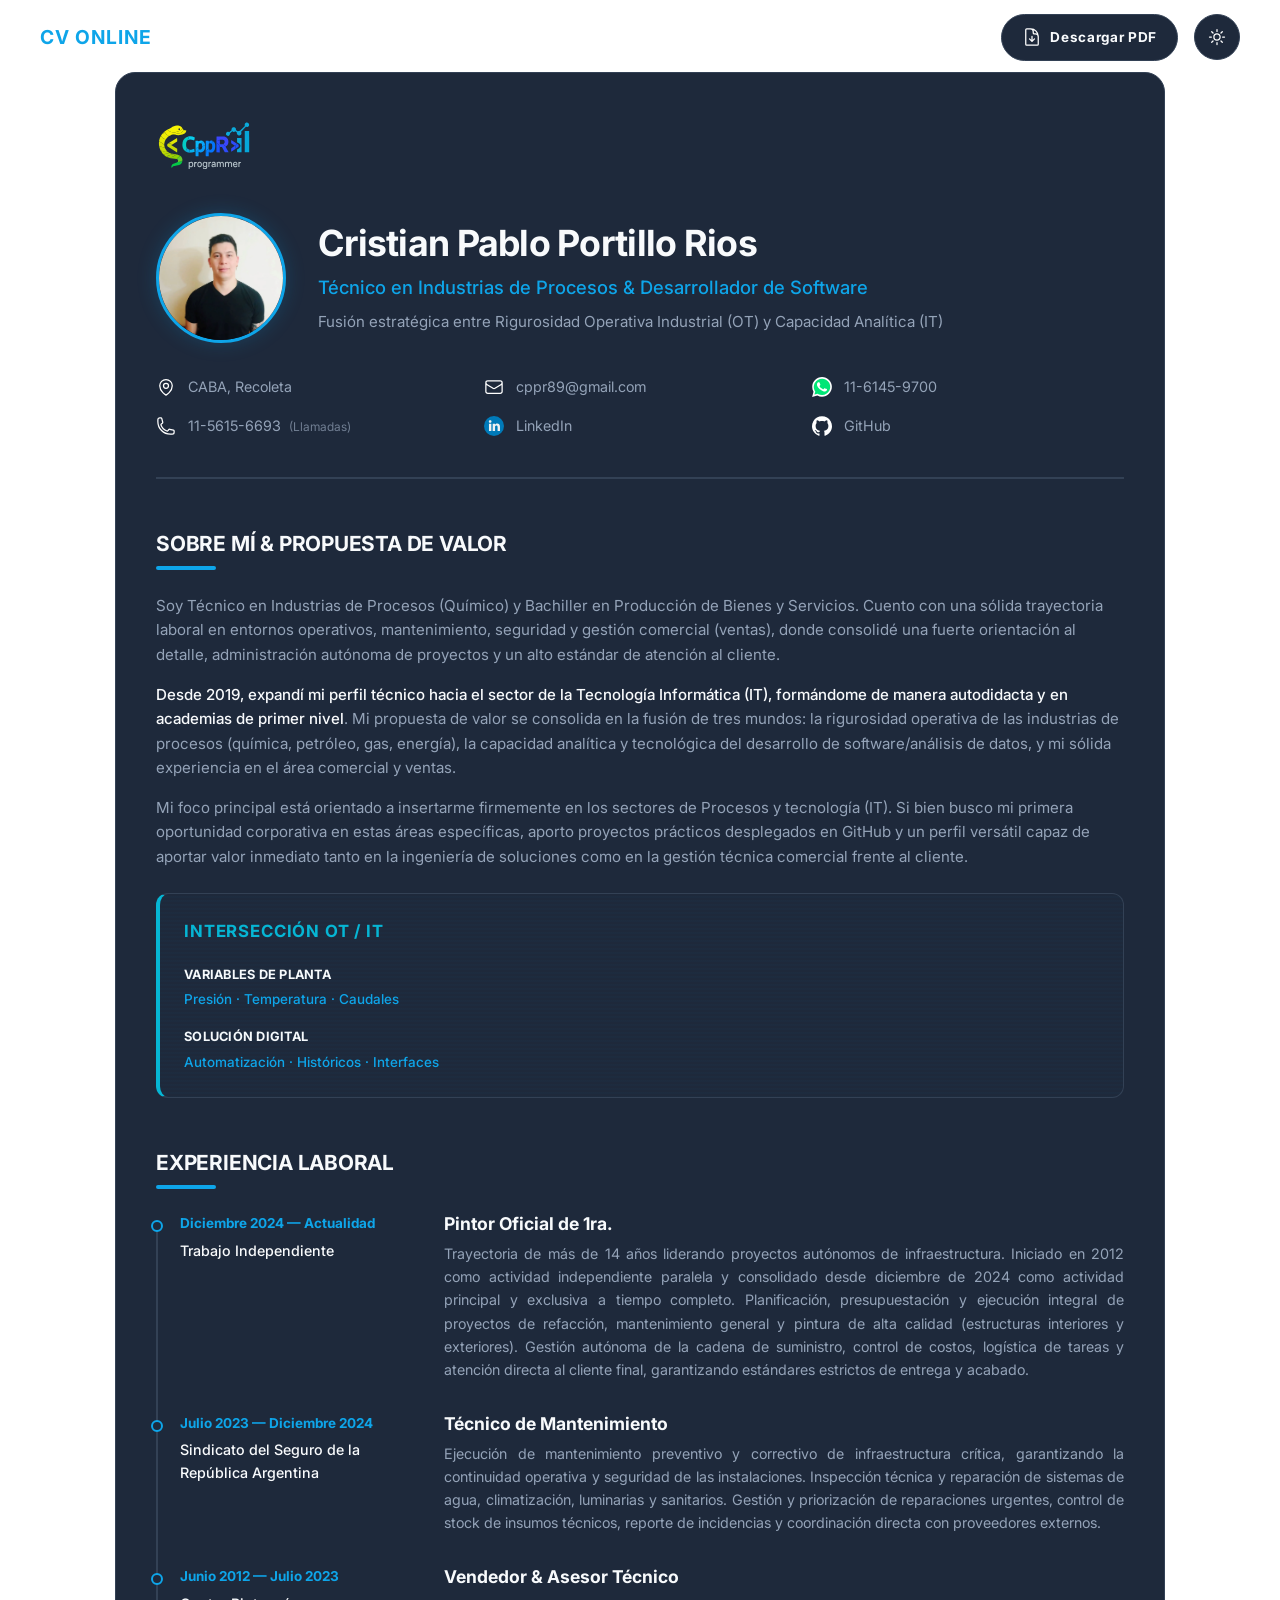
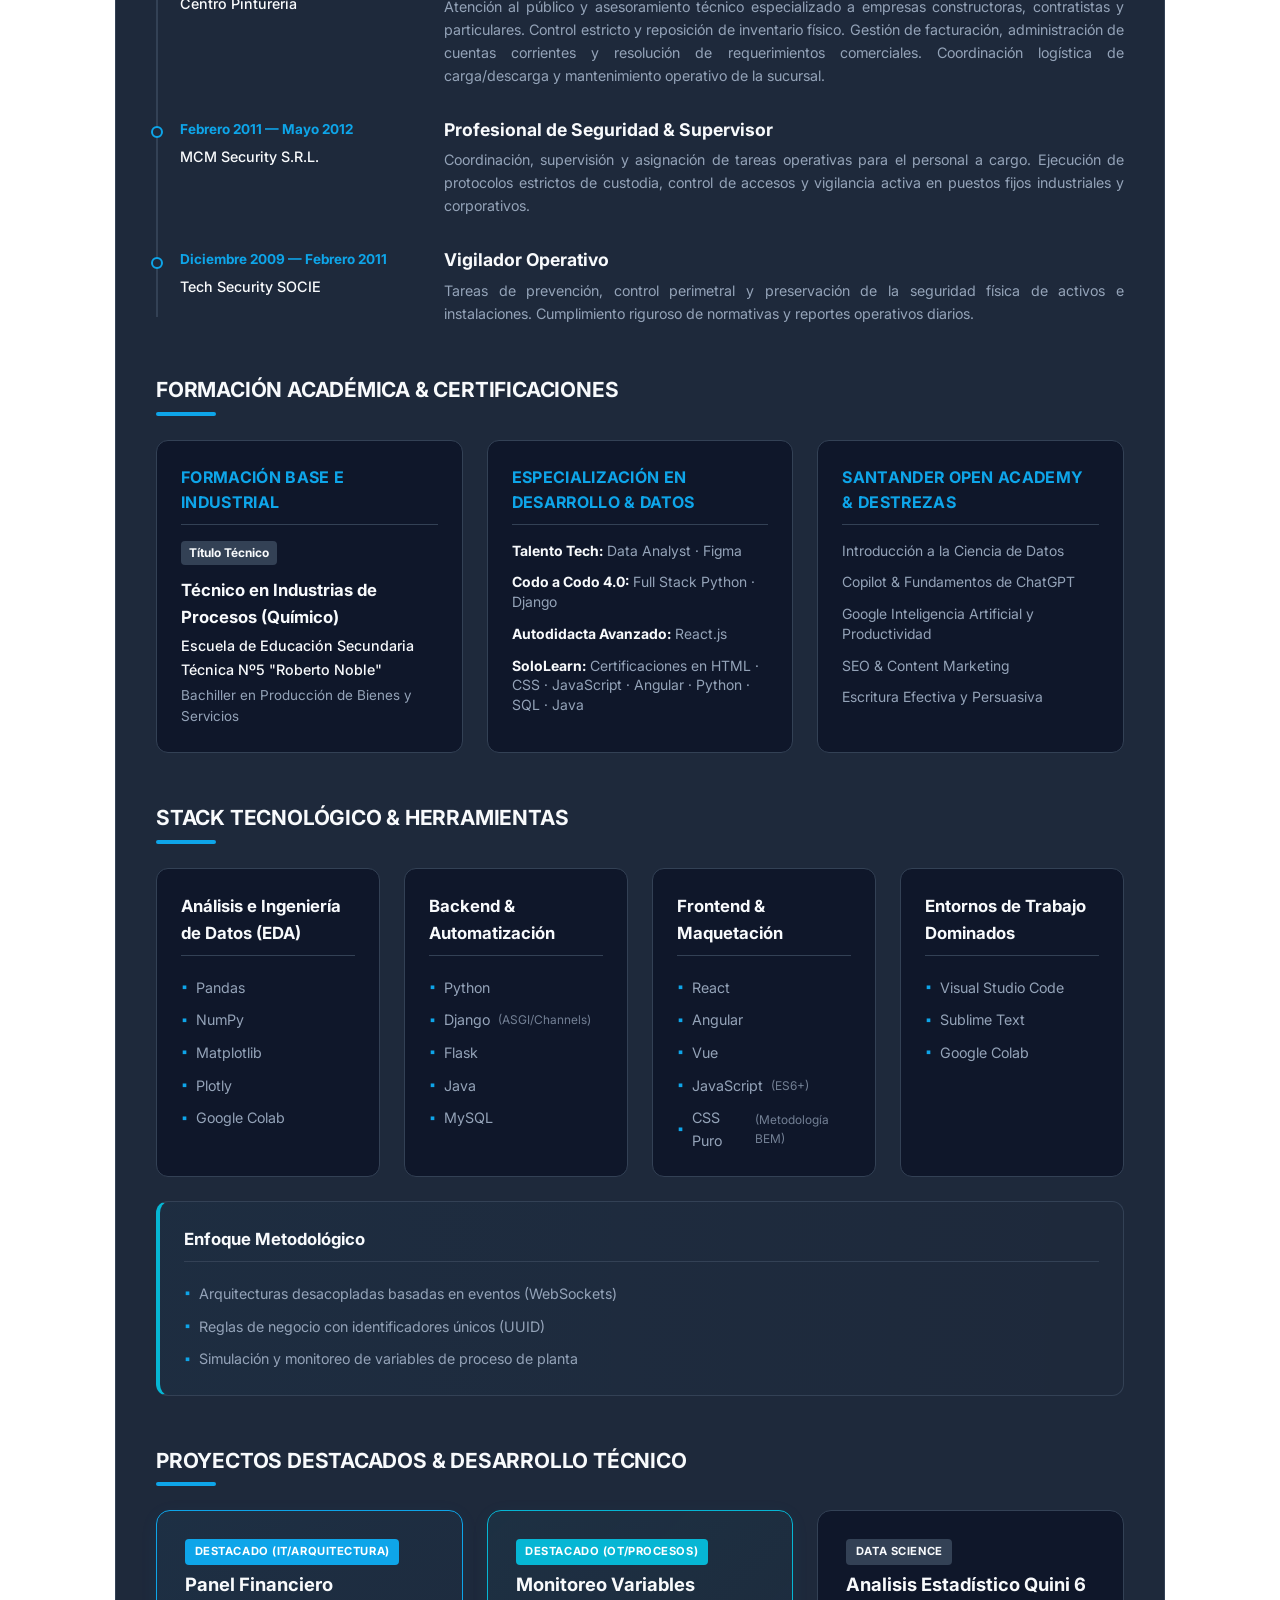
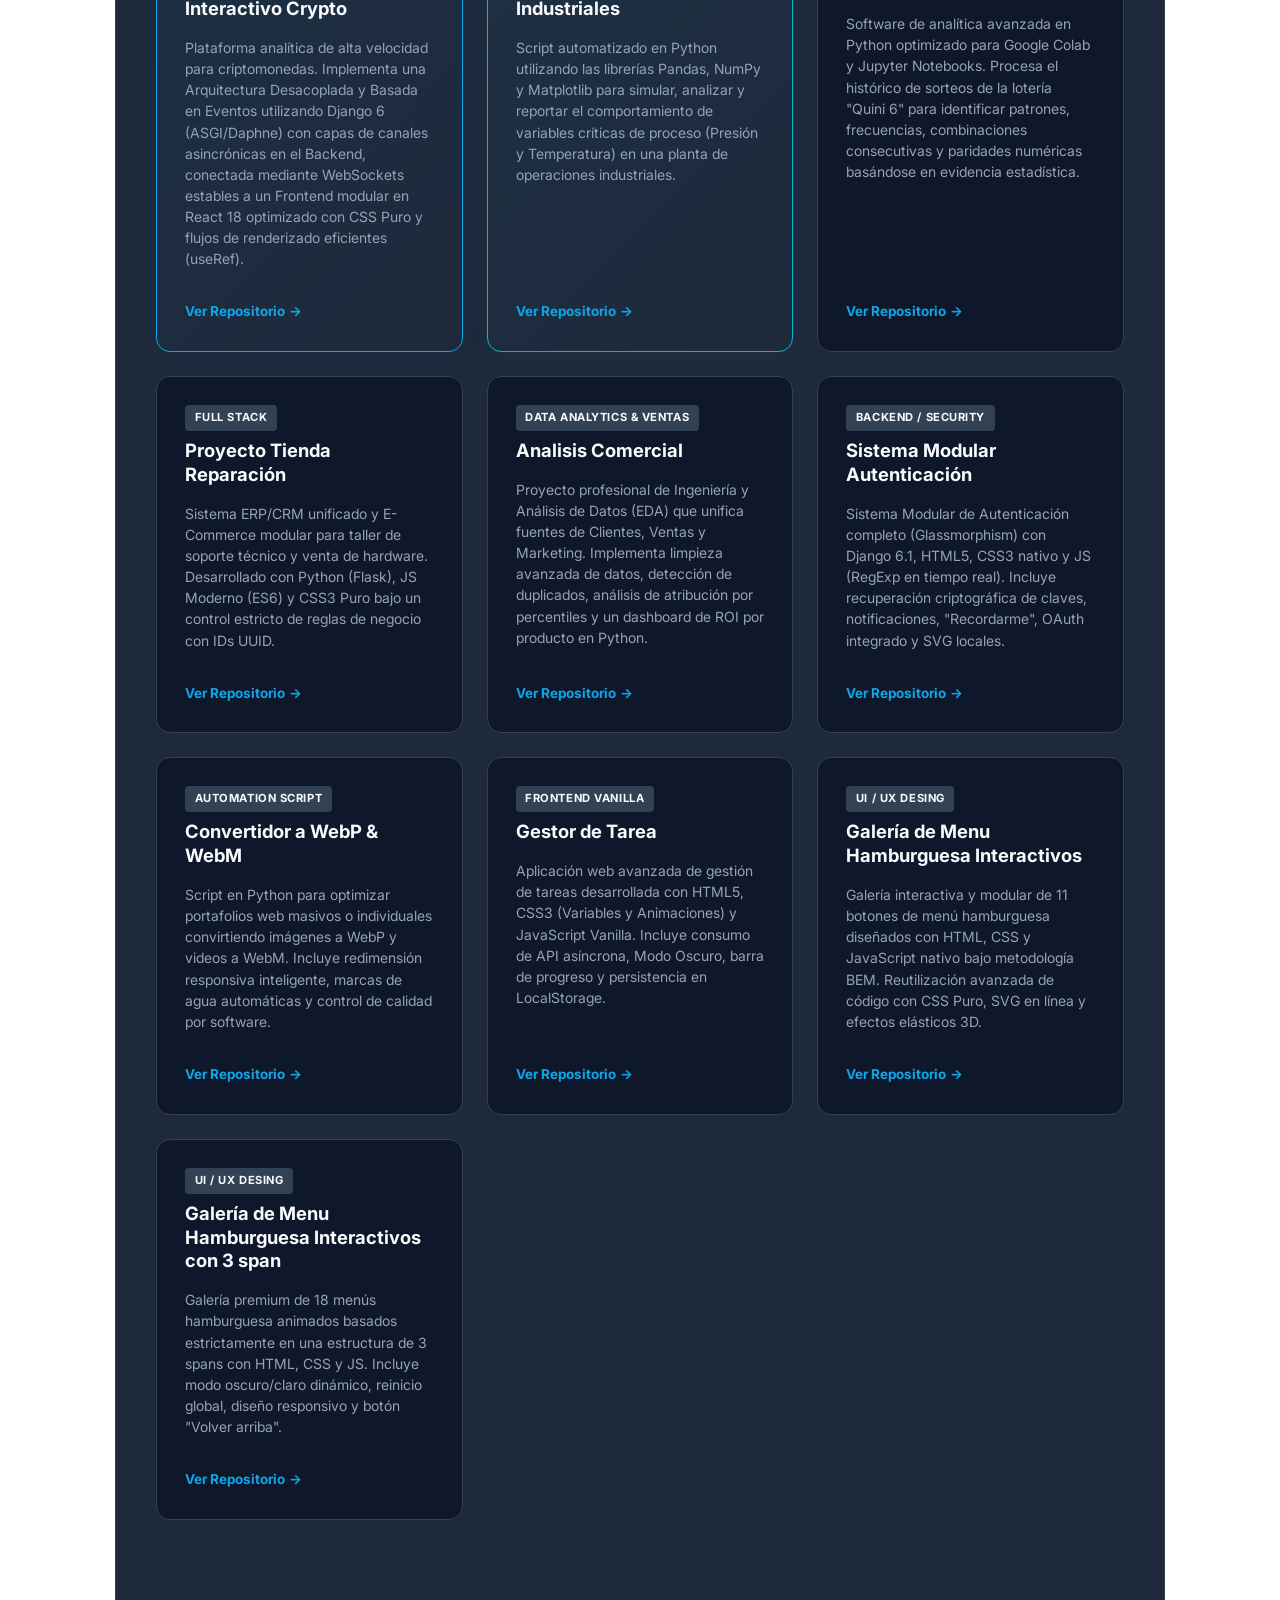
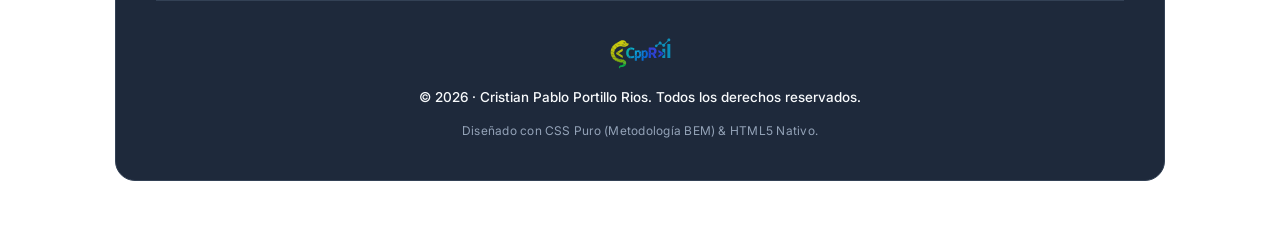
==== commit 9960a274: "modificación en Sección Sobre Mí y PDF" ====
--- a/index.html
+++ b/index.html
@@ -96,7 +96,7 @@
                         <a href="https://wa.me/541161459700" target="_blank" rel="noopener noreferrer"
                             class="contact__link" title="Contactar por WhatsApp">
                             <img src="icons/whatsapp.svg" alt="" class="contact__icon icon--native" aria-hidden="true">
-                            <span class="contact__text">11-6145-9700 <small>(Principal)</small></span>
+                            <span class="contact__text">11-6145-9700 </span>
                         </a>
                     </li>
                     <!-- Teléfono (Llamadas alternativo) -->
@@ -149,7 +149,7 @@
                 </p>
                 <p class="about-card__text">
                     Mi foco principal está orientado a insertarme firmemente en los sectores de Procesos y tecnología
-                    (IT). Sin bien busco mi primera oportunidad corporativa en estas áreas específicas, aporto proyectos
+                    (IT). Si bien busco mi primera oportunidad corporativa en estas áreas específicas, aporto proyectos
                     prácticos desplegados en GitHub y un perfil versátil capaz de aportar valor inmediato tanto en la
                     ingeniería de soluciones como en la gestión técnica comercial frente al cliente.
                 </p>
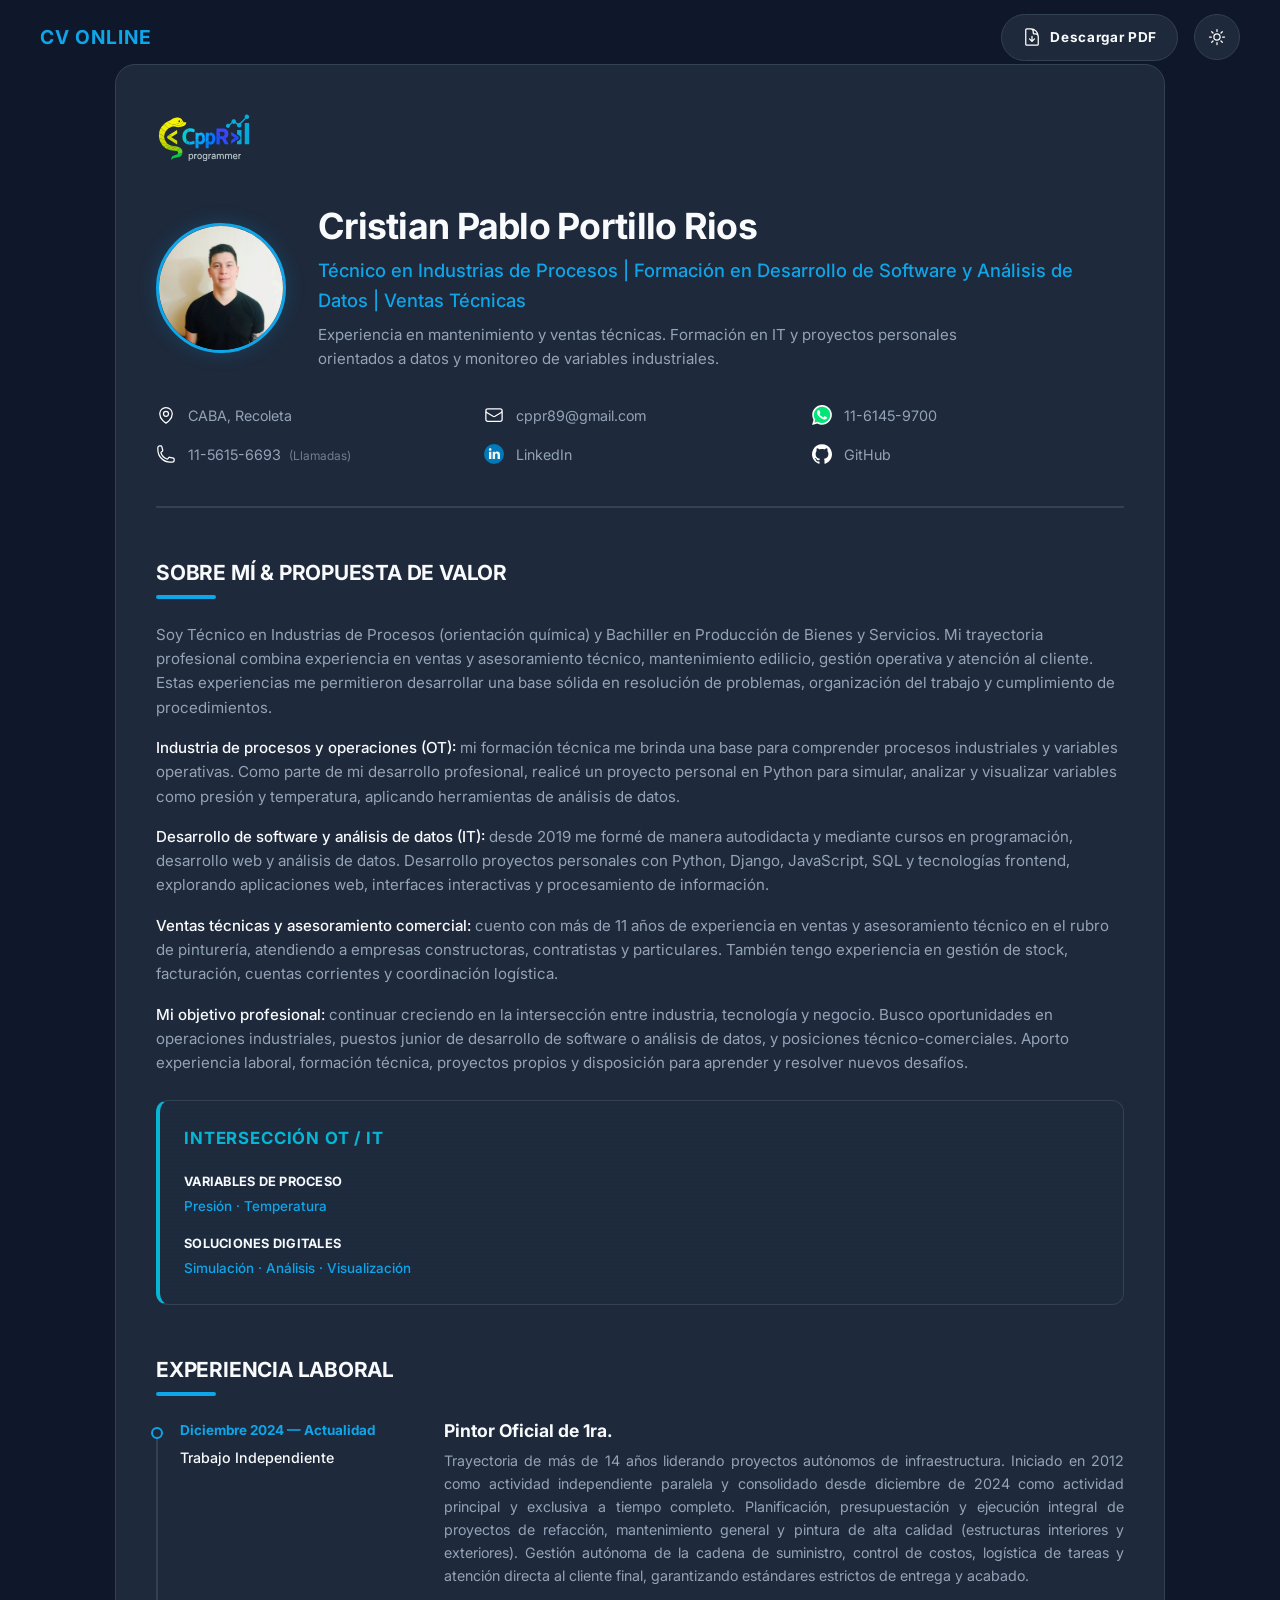
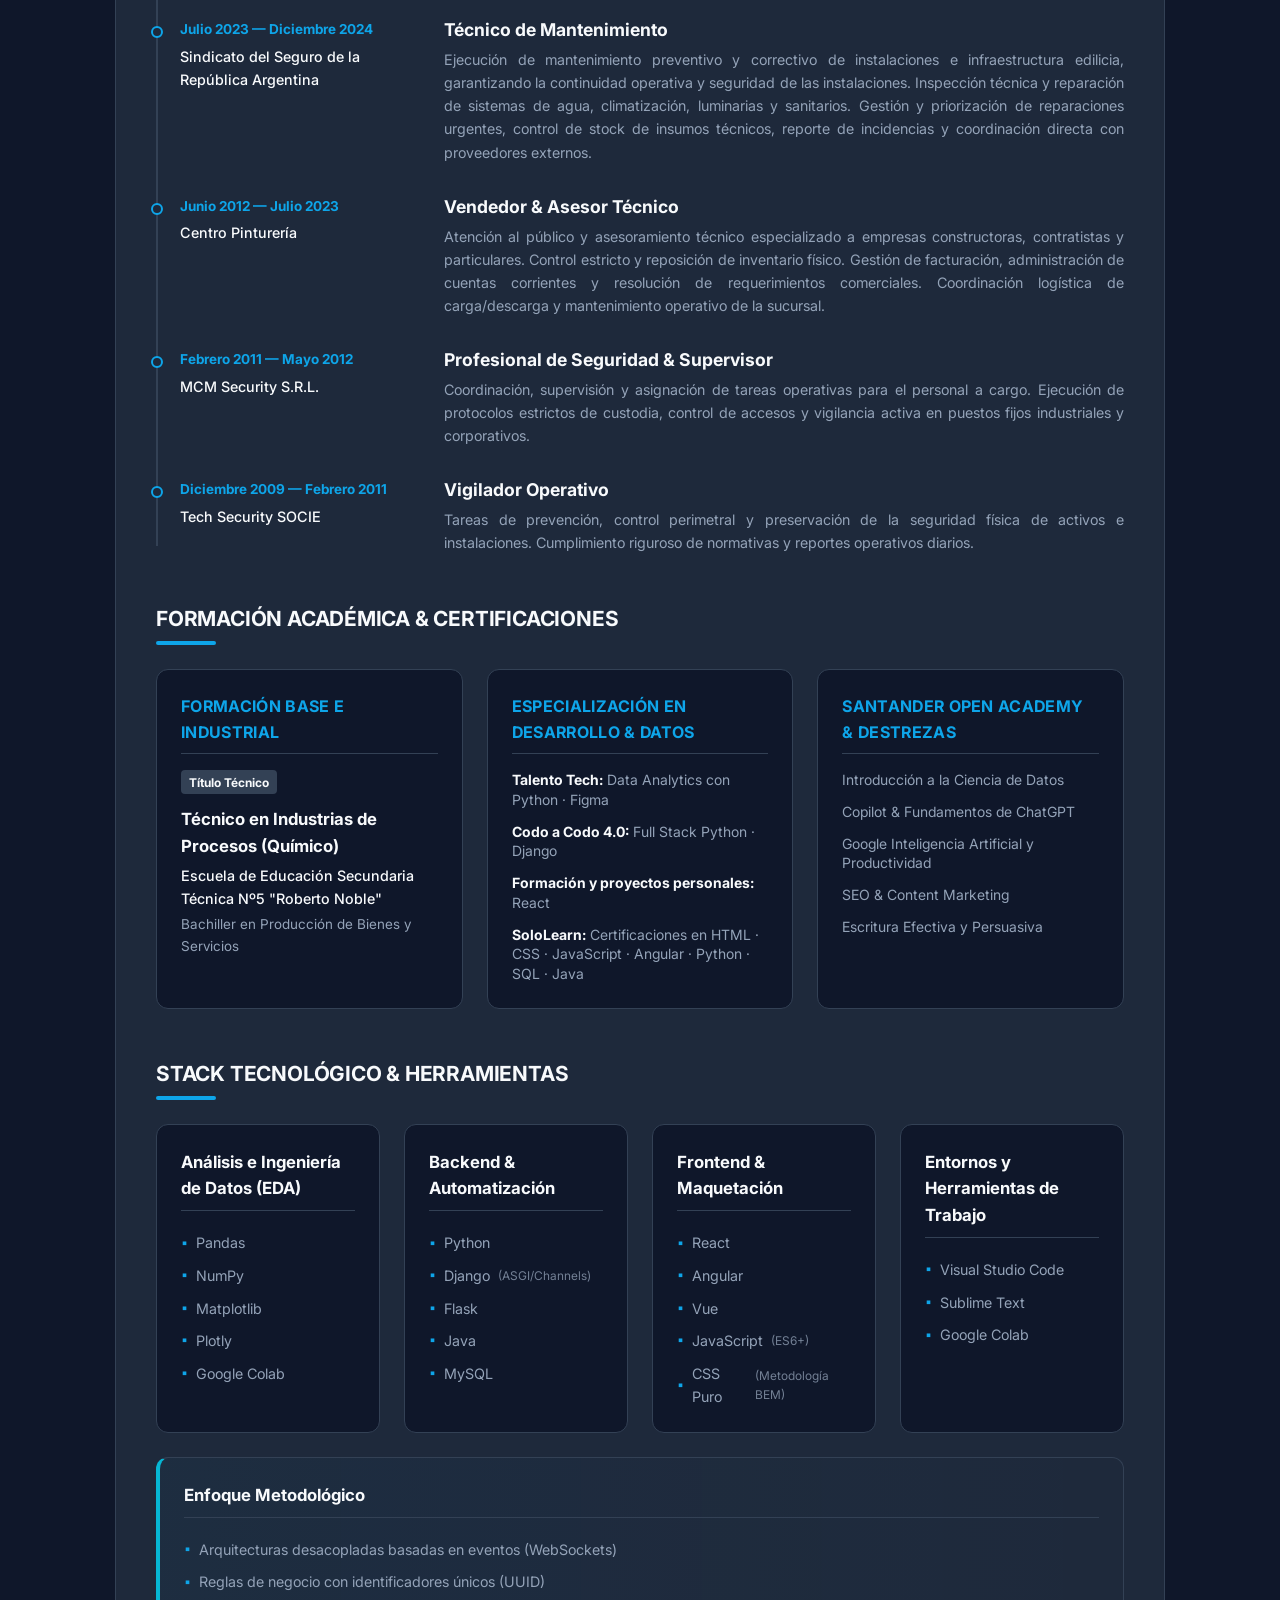
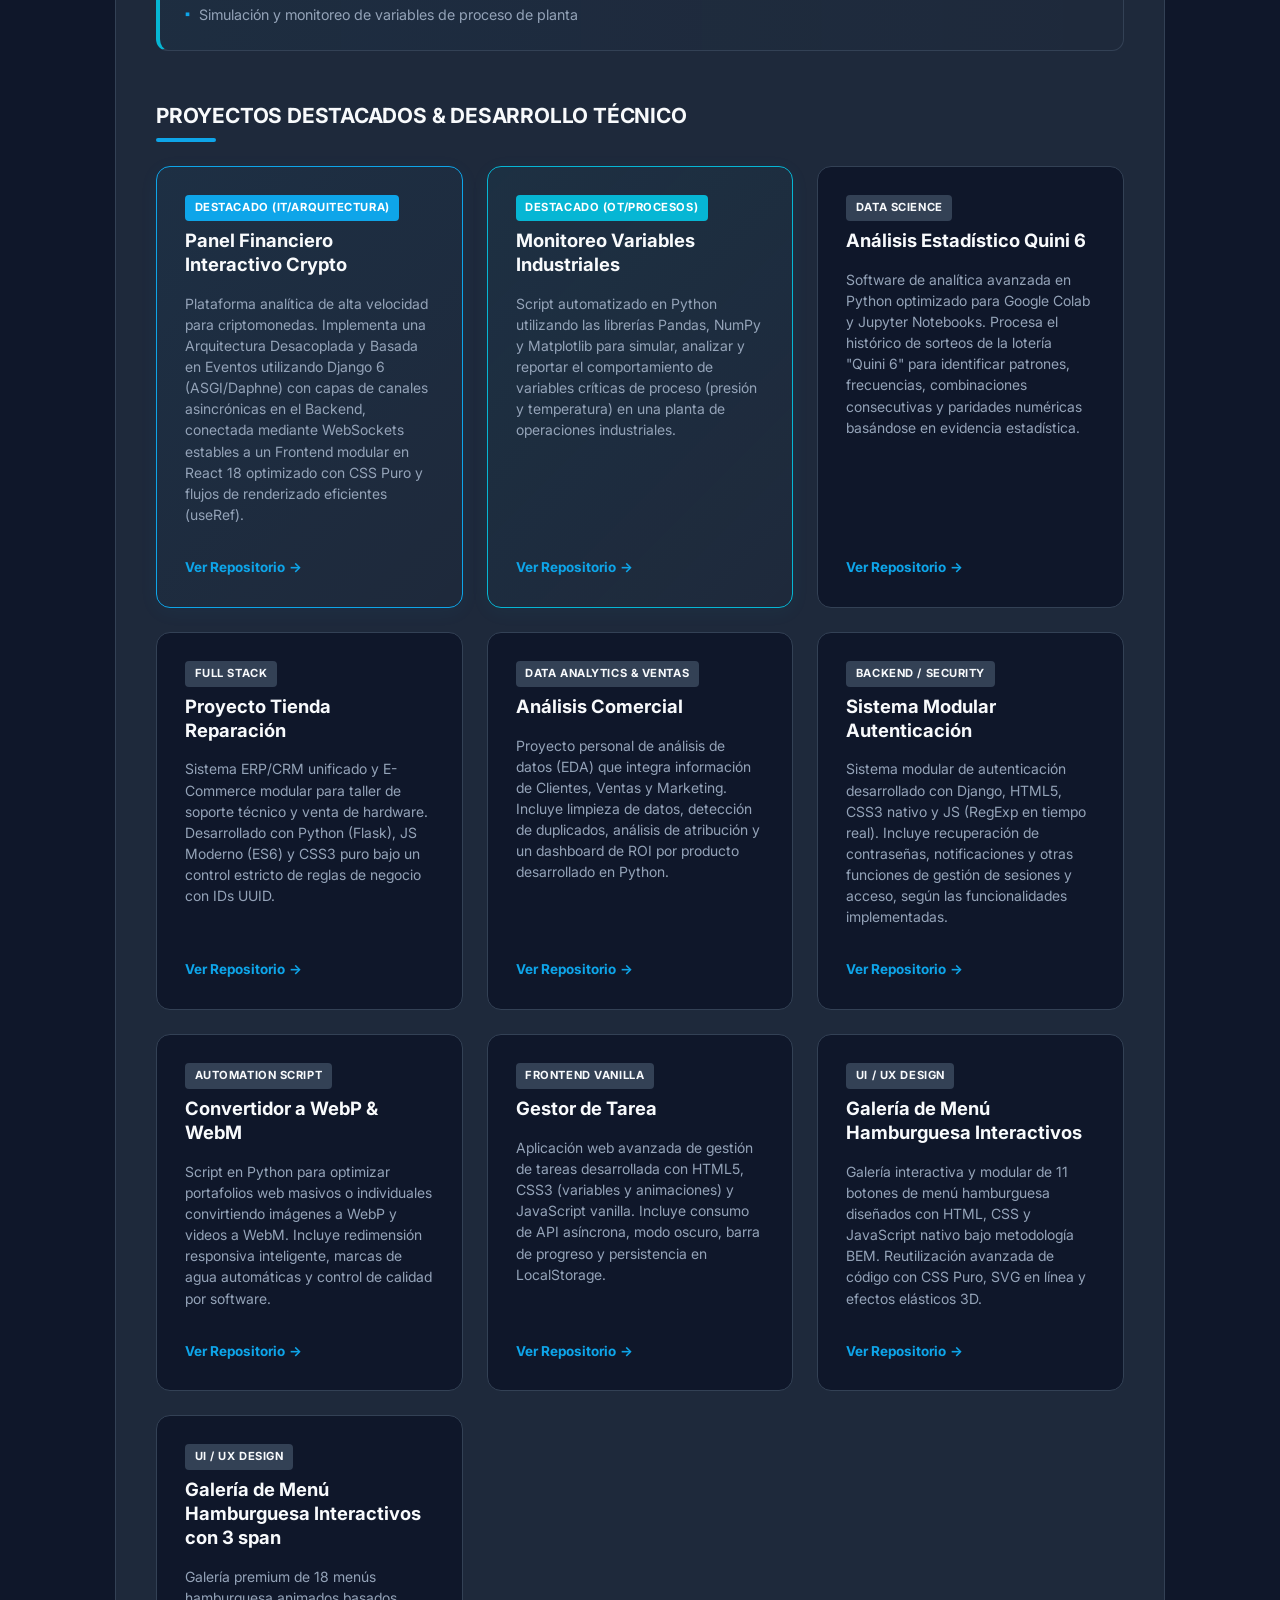
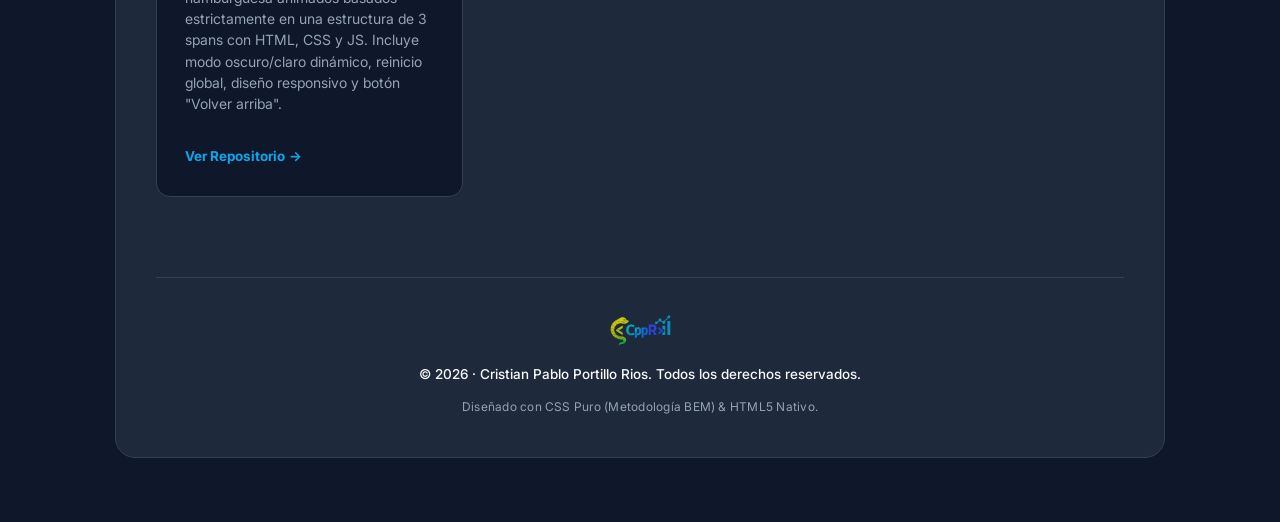
==== commit a22ae02b: "Modificado cv-cristian-portillo.pdf | print.css | styles.css | index.html y main.js" ====
--- a/index.html
+++ b/index.html
@@ -1,35 +1,100 @@
-<!DOCTYPE html>
+<!doctype html>
 <html lang="es" data-theme="dark">
 
 <head>
-    <meta charset="UTF-8">
-    <meta name="viewport" content="width=device-width, initial-scale=1.0">
-    <title>Cristian Pablo Portillo Rios | CV Profesional</title>
-
-    <!-- SEO & Open Graph para fuerte impacto al compartir el link -->
+    <meta charset="UTF-8" />
+    <meta name="viewport" content="width=device-width, initial-scale=1.0" />
+    <!-- SEO PRINCIPAL -->
+    <title>Cristian Portillo | CV Profesional · Industria, IT y Ventas</title>
+
     <meta name="description"
-        content="CV de Cristian Pablo Portillo Rios. Fusión de rigurosidad operativa industrial y desarrollo de software / análisis de datos.">
-    <meta property="og:title" content="Cristian Pablo Portillo Rios | CV Profesional">
-    <meta property="og:description" content="Fusión estratégica entre Ingeniería de Procesos y Desarrollo de Software.">
-    <meta property="og:image" content="assets/img/og-image.webp">
-    <meta property="og:type" content="profile">
+        content="CV y portfolio de Cristian Portillo: formación técnica industrial, experiencia en ventas y mantenimiento, y proyectos de desarrollo de software y análisis de datos." />
+
+    <meta name="author" content="Cristian Pablo Portillo Rios" />
+    <meta name="robots" content="index, follow" />
+
+    <link rel="canonical" href="https://cppr-repo.github.io/CV-Online-CppR/" />
+
+    <!-- OPEN GRAPH: WhatsApp, Facebook, LinkedIn -->
+    <meta property="og:locale" content="es_AR" />
+    <meta property="og:type" content="profile" />
+    <meta property="og:site_name" content="CV Online | Cristian Portillo" />
+
+    <meta property="og:title" content="Cristian Portillo | Industria, Tecnología y Ventas Técnicas" />
+
+    <meta property="og:description"
+        content="Técnico en Industrias de Procesos, con experiencia en ventas y mantenimiento. Formación en desarrollo de software y análisis de datos, con proyectos propios en IT y procesos industriales." />
+
+    <meta property="og:url" content="https://cppr-repo.github.io/CV-Online-CppR/" />
+
+    <meta property="og:image" content="https://cppr-repo.github.io/CV-Online-CppR/assets/img/og-image.jpg" />
+
+    <meta property="og:image:secure_url" content="https://cppr-repo.github.io/CV-Online-CppR/assets/img/og-image.jpg" />
+
+    <meta property="og:image:type" content="image/jpeg" />
+    <meta property="og:image:width" content="1200" />
+    <meta property="og:image:height" content="630" />
+
+    <meta property="og:image:alt"
+        content="Cristian Portillo — CV profesional, formación técnica industrial, tecnología y ventas técnicas" />
+
+    <meta property="profile:first_name" content="Cristian Pablo" />
+    <meta property="profile:last_name" content="Portillo Rios" />
+
+    <!-- TWITTER / X -->
+    <meta name="twitter:card" content="summary_large_image" />
+
+    <meta name="twitter:title" content="Cristian Portillo | CV Profesional" />
+
+    <meta name="twitter:description"
+        content="Industria de procesos, desarrollo de software, análisis de datos y ventas técnicas. Conocé mi experiencia y mis proyectos." />
+
+    <meta name="twitter:image" content="https://cppr-repo.github.io/CV-Online-CppR/assets/img/og-image.jpg" />
+
+    <meta name="twitter:image:alt" content="Portfolio profesional de Cristian Portillo" />
 
     <!-- Favicons organizados en su carpeta -->
-    <link rel="apple-touch-icon" sizes="180x180" href="favicons/apple-touch-icon.png">
-    <link rel="icon" type="image/png" sizes="32x32" href="favicons/favicon-32x32.png">
-    <link rel="icon" type="image/png" sizes="16x16" href="favicons/favicon-16x16.png">
-    <link rel="manifest" href="favicons/site.webmanifest">
-    <link rel="shortcut icon" href="favicons/favicon.ico">
+    <link rel="apple-touch-icon" sizes="180x180" href="favicons/apple-touch-icon.png" />
+    <link rel="icon" type="image/png" sizes="32x32" href="favicons/favicon-32x32.png" />
+    <link rel="icon" type="image/png" sizes="16x16" href="favicons/favicon-16x16.png" />
+    <link rel="manifest" href="favicons/site.webmanifest" />
+    <link rel="shortcut icon" href="favicons/favicon.ico" />
 
     <!-- Estilos Principales -->
-    <link rel="stylesheet" href="css/styles.css">
+    <link rel="stylesheet" href="css/styles.css" />
 
     <!-- Estilos Exclusivos para Exportación a PDF / Impresión -->
-    <link rel="stylesheet" href="css/print.css" media="print">
+    <link rel="stylesheet" href="css/print.css" media="print" />
+
+    <!-- DATOS ESTRUCTURADOS: PERSONA -->
+    <script type="application/ld+json">
+        {
+            "@context": "https://schema.org",
+            "@type": "Person",
+            "name": "Cristian Pablo Portillo Rios",
+            "url": "https://cppr-repo.github.io/CV-Online-CppR/",
+            "image": "https://cppr-repo.github.io/CV-Online-CppR/assets/img/og-image.jpg",
+            "description": "Técnico en Industrias de Procesos, con experiencia en ventas técnicas y mantenimiento, y formación en desarrollo de software y análisis de datos.",
+            "sameAs": [
+                "https://linkedin.com/in/C-p-p-R",
+                "https://github.com/CppR-Repo"
+            ],
+            "knowsAbout": [
+                "Industrias de procesos",
+                "Mantenimiento",
+                "Ventas técnicas",
+                "Python",
+                "Desarrollo web",
+                "Análisis de datos",
+                "Django",
+                "JavaScript",
+                "SQL"
+            ]
+        }
+    </script>
 </head>
 
 <body>
-
     <!-- Barra de Controles Globales -->
     <nav class="global-controls" aria-label="Navegación y controles superiores">
         <div class="global-controls__brand">
@@ -40,13 +105,13 @@
             <!-- Botón de Descarga PDF -->
             <a href="assets/cv/cv-cristian-portillo.pdf" download="CV_Cristian_Portillo.pdf" class="btn-control"
                 id="download-pdf" title="Descargar CV en PDF">
-                <img src="icons/descarga.svg" alt="Icono Descargar" class="icon-btn icon--black">
+                <img src="icons/descarga.svg" alt="Icono Descargar" class="icon-btn icon--black" />
                 <span class="btn-text">Descargar PDF</span>
             </a>
 
             <!-- Botón de Cambio de Tema -->
             <button class="btn-control" id="theme-toggle" title="Cambiar tema visual" aria-live="polite">
-                <img src="icons/theme-light.svg" alt="Icono Modo Claro" class="icon-btn icon--black" id="theme-icon">
+                <img src="icons/theme-light.svg" alt="Icono Modo Claro" class="icon-btn icon--black" id="theme-icon" />
             </button>
         </div>
     </nav>
@@ -56,23 +121,28 @@
         <!-- Cabecera Principal del CV -->
         <header class="header">
             <div class="header__brand">
-                <img src="icons/CppR-Programmer.svg" alt="Logo CppR-Programmer" class="header__logo-img">
+                <img src="icons/CppR-Programmer.svg" alt="Logo CppR-Programmer" class="header__logo-img" />
             </div>
 
             <div class="header__profile-container">
                 <!-- Tu Foto de Perfil -->
                 <div class="header__avatar-wrapper">
                     <img src="assets/img/perfil.webp" alt="Foto de perfil de Cristian Pablo Portillo Rios"
-                        class="header__avatar">
+                        class="header__avatar" />
                 </div>
 
                 <div class="header__identity">
                     <!-- Información de Identidad -->
                     <h1 class="header__name">Cristian Pablo Portillo Rios</h1>
-                    <p class="header__title">Técnico en Industrias de Procesos &amp; Desarrollador de Software</p>
-                    <p class="header__tagline">Fusión estratégica entre Rigurosidad Operativa Industrial (OT) y
-                        Capacidad
-                        Analítica (IT)</p>
+                    <p class="header__title">
+                        Técnico en Industrias de Procesos | Formación en Desarrollo de
+                        Software y Análisis de Datos | Ventas Técnicas
+                    </p>
+                    <p class="header__tagline">
+                        Experiencia en mantenimiento y ventas técnicas. Formación en IT y
+                        proyectos personales orientados a datos y monitoreo de variables
+                        industriales.
+                    </p>
                 </div>
             </div>
 
@@ -81,13 +151,13 @@
                 <ul class="contact__list">
                     <!-- Ubicación -->
                     <li class="contact__item">
-                        <img src="icons/map-pin.svg" alt="" class="contact__icon icon--black" aria-hidden="true">
+                        <img src="icons/map-pin.svg" alt="" class="contact__icon icon--black" aria-hidden="true" />
                         <span class="contact__text">CABA, Recoleta</span>
                     </li>
                     <!-- Correo -->
                     <li class="contact__item">
                         <a href="mailto:cppr89@gmail.com" class="contact__link" title="Enviar un correo electrónico">
-                            <img src="icons/mail.svg" alt="" class="contact__icon icon--black" aria-hidden="true">
+                            <img src="icons/mail.svg" alt="" class="contact__icon icon--black" aria-hidden="true" />
                             <span class="contact__text">cppr89@gmail.com</span>
                         </a>
                     </li>
@@ -95,14 +165,15 @@
                     <li class="contact__item">
                         <a href="https://wa.me/541161459700" target="_blank" rel="noopener noreferrer"
                             class="contact__link" title="Contactar por WhatsApp">
-                            <img src="icons/whatsapp.svg" alt="" class="contact__icon icon--native" aria-hidden="true">
+                            <img src="icons/whatsapp.svg" alt="" class="contact__icon icon--native"
+                                aria-hidden="true" />
                             <span class="contact__text">11-6145-9700 </span>
                         </a>
                     </li>
                     <!-- Teléfono (Llamadas alternativo) -->
                     <li class="contact__item">
                         <a href="tel:+5491156156693" class="contact__link" title="Llamar al teléfono alternativo">
-                            <img src="icons/phone.svg" alt="" class="contact__icon icon--black" aria-hidden="true">
+                            <img src="icons/phone.svg" alt="" class="contact__icon icon--black" aria-hidden="true" />
                             <span class="contact__text">11-5615-6693 <small>(Llamadas)</small></span>
                         </a>
                     </li>
@@ -110,7 +181,8 @@
                     <li class="contact__item">
                         <a href="https://linkedin.com/in/C-p-p-R" target="_blank" rel="noopener noreferrer"
                             class="contact__link link__print" title="Perfil de LinkedIn">
-                            <img src="icons/linkedin.svg" alt="" class="contact__icon icon--native" aria-hidden="true">
+                            <img src="icons/linkedin.svg" alt="" class="contact__icon icon--native"
+                                aria-hidden="true" />
                             <span class="contact__text no-print">LinkedIn</span>
                         </a>
                     </li>
@@ -118,7 +190,7 @@
                     <li class="contact__item">
                         <a href="https://github.com/CppR-Repo" target="_blank" rel="noopener noreferrer"
                             class="contact__link link__print" title="Repositorio de GitHub">
-                            <img src="icons/github.svg" alt="" class="contact__icon icon--black" aria-hidden="true">
+                            <img src="icons/github.svg" alt="" class="contact__icon icon--black" aria-hidden="true" />
                             <span class="contact__text no-print">GitHub</span>
                         </a>
                     </li>
@@ -129,29 +201,54 @@
         <!-- Sección: Sobre Mí / Propuesta de Valor -->
         <section class="section section--about" aria-labelledby="about-heading">
             <div class="section__header">
-                <h2 id="about-heading" class="section__title">Sobre Mí &amp; Propuesta de Valor</h2>
+                <h2 id="about-heading" class="section__title">
+                    Sobre Mí &amp; Propuesta de Valor
+                </h2>
                 <div class="section__indicator"></div>
             </div>
 
             <div class="about-card__content">
                 <p class="about-card__text">
-                    Soy Técnico en Industrias de Procesos (Químico) y Bachiller en Producción de Bienes y Servicios.
-                    Cuento con una sólida trayectoria laboral en entornos operativos, mantenimiento, seguridad y gestión
-                    comercial (ventas), donde consolidé una fuerte orientación al detalle, administración autónoma de
-                    proyectos y un alto estándar de atención al cliente.
+                    Soy Técnico en Industrias de Procesos (orientación química) y
+                    Bachiller en Producción de Bienes y Servicios. Mi trayectoria
+                    profesional combina experiencia en ventas y asesoramiento técnico,
+                    mantenimiento edilicio, gestión operativa y atención al cliente.
+                    Estas experiencias me permitieron desarrollar una base sólida en
+                    resolución de problemas, organización del trabajo y cumplimiento de
+                    procedimientos.
                 </p>
                 <p class="about-card__text">
-                    <strong>Desde 2019, expandí mi perfil técnico hacia el sector de la Tecnología Informática (IT),
-                        formándome de manera autodidacta y en academias de primer nivel</strong>. Mi propuesta de valor
-                    se consolida en la fusión de tres mundos: la rigurosidad operativa de las industrias de procesos
-                    (química, petróleo, gas, energía), la capacidad analítica y tecnológica del desarrollo de
-                    software/análisis de datos, y mi sólida experiencia en el área comercial y ventas.
+                    <strong>Industria de procesos y operaciones (OT):</strong> mi
+                    formación técnica me brinda una base para comprender procesos
+                    industriales y variables operativas. Como parte de mi desarrollo
+                    profesional, realicé un proyecto personal en Python para simular,
+                    analizar y visualizar variables como presión y temperatura,
+                    aplicando herramientas de análisis de datos.
                 </p>
                 <p class="about-card__text">
-                    Mi foco principal está orientado a insertarme firmemente en los sectores de Procesos y tecnología
-                    (IT). Si bien busco mi primera oportunidad corporativa en estas áreas específicas, aporto proyectos
-                    prácticos desplegados en GitHub y un perfil versátil capaz de aportar valor inmediato tanto en la
-                    ingeniería de soluciones como en la gestión técnica comercial frente al cliente.
+                    <strong>Desarrollo de software y análisis de datos (IT):</strong>
+                    desde 2019 me formé de manera autodidacta y mediante cursos en
+                    programación, desarrollo web y análisis de datos. Desarrollo
+                    proyectos personales con Python, Django, JavaScript, SQL y
+                    tecnologías frontend, explorando aplicaciones web, interfaces
+                    interactivas y procesamiento de información.
+                </p>
+                <p class="about-card__text">
+                    <strong>Ventas técnicas y asesoramiento comercial:</strong>
+                    cuento con más de 11 años de experiencia en ventas y asesoramiento
+                    técnico en el rubro de pinturería, atendiendo a empresas
+                    constructoras, contratistas y particulares. También tengo
+                    experiencia en gestión de stock, facturación, cuentas corrientes y
+                    coordinación logística.
+                </p>
+                <p class="about-card__text">
+                    <strong>Mi objetivo profesional:</strong> continuar creciendo en la
+                    intersección entre industria, tecnología y negocio. Busco
+                    oportunidades en operaciones industriales, puestos junior de
+                    desarrollo de software o análisis de datos, y posiciones
+                    técnico-comerciales. Aporto experiencia laboral, formación técnica,
+                    proyectos propios y disposición para aprender y resolver nuevos
+                    desafíos.
                 </p>
             </div>
 
@@ -160,12 +257,20 @@
                 <h3 class="about-card__badge-title">Intersección OT / IT</h3>
                 <ul class="about-card__variables">
                     <li class="about-card__variable-item">
-                        <span class="about-card__variable-name">Variables de Planta</span>
-                        <span class="about-card__variable-tags">Presión · Temperatura · Caudales</span>
+                        <span class="about-card__variable-name">
+                            Variables de proceso
+                        </span>
+                        <span class="about-card__variable-tags">
+                            Presión · Temperatura
+                        </span>
                     </li>
                     <li class="about-card__variable-item">
-                        <span class="about-card__variable-name">Solución Digital</span>
-                        <span class="about-card__variable-tags">Automatización · Históricos · Interfaces</span>
+                        <span class="about-card__variable-name">
+                            Soluciones digitales
+                        </span>
+                        <span class="about-card__variable-tags">
+                            Simulación · Análisis · Visualización
+                        </span>
                     </li>
                 </ul>
             </div>
@@ -174,7 +279,9 @@
         <!-- Sección: Experiencia Laboral -->
         <section class="section section--experience" aria-labelledby="experience-heading">
             <div class="section__header">
-                <h2 id="experience-heading" class="section__title">Experiencia Laboral</h2>
+                <h2 id="experience-heading" class="section__title">
+                    Experiencia Laboral
+                </h2>
                 <div class="section__indicator"></div>
             </div>
 
@@ -188,13 +295,16 @@
                     <div class="timeline-item__content">
                         <h3 class="timeline-item__role">Pintor Oficial de 1ra.</h3>
                         <p class="timeline-item__description">
-                            Trayectoria de más de 14 años liderando proyectos autónomos de infraestructura. Iniciado en
-                            2012 como actividad independiente paralela y consolidado desde diciembre de 2024 como
-                            actividad principal y exclusiva a tiempo completo. Planificación, presupuestación y
-                            ejecución integral de proyectos de refacción, mantenimiento
-                            general y pintura de alta calidad (estructuras interiores y exteriores). Gestión autónoma de
-                            la cadena de suministro, control de costos, logística de tareas y atención directa al
-                            cliente final, garantizando estándares estrictos de entrega y acabado.
+                            Trayectoria de más de 14 años liderando proyectos autónomos de
+                            infraestructura. Iniciado en 2012 como actividad independiente
+                            paralela y consolidado desde diciembre de 2024 como actividad
+                            principal y exclusiva a tiempo completo. Planificación,
+                            presupuestación y ejecución integral de proyectos de refacción,
+                            mantenimiento general y pintura de alta calidad (estructuras
+                            interiores y exteriores). Gestión autónoma de la cadena de
+                            suministro, control de costos, logística de tareas y atención
+                            directa al cliente final, garantizando estándares estrictos de
+                            entrega y acabado.
                         </p>
                     </div>
                 </article>
@@ -208,11 +318,14 @@
                     <div class="timeline-item__content">
                         <h3 class="timeline-item__role">Técnico de Mantenimiento</h3>
                         <p class="timeline-item__description">
-                            Ejecución de mantenimiento preventivo y correctivo de infraestructura crítica, garantizando
-                            la continuidad operativa y seguridad de las instalaciones. Inspección técnica y reparación
-                            de sistemas de agua, climatización, luminarias y sanitarios. Gestión y priorización de
-                            reparaciones urgentes, control de stock de insumos técnicos, reporte de incidencias y
-                            coordinación directa con proveedores externos.
+                            Ejecución de mantenimiento preventivo y correctivo de
+                            instalaciones e infraestructura edilicia, garantizando la
+                            continuidad operativa y seguridad de las instalaciones.
+                            Inspección técnica y reparación de sistemas de agua,
+                            climatización, luminarias y sanitarios. Gestión y priorización
+                            de reparaciones urgentes, control de stock de insumos técnicos,
+                            reporte de incidencias y coordinación directa con proveedores
+                            externos.
                         </p>
                     </div>
                 </article>
@@ -226,12 +339,14 @@
                     <div class="timeline-item__content">
                         <h3 class="timeline-item__role">Vendedor &amp; Asesor Técnico</h3>
                         <p class="timeline-item__description">
-                            Atención al público y asesoramiento técnico especializado a empresas constructoras,
-                            contratistas y particulares. Control estricto y reposición de inventario físico. Gestión de
-                            facturación, administración de cuentas corrientes y resolución de requerimientos
-                            comerciales. Coordinación logística de carga/descarga y mantenimiento operativo de la
-                            sucursal.
+                            Atención al público y asesoramiento técnico especializado a
+                            empresas constructoras, contratistas y particulares. Control
+                            estricto y reposición de inventario físico. Gestión de
+                            facturación, administración de cuentas corrientes y resolución
+                            de requerimientos comerciales. Coordinación logística de
+                            carga/descarga y mantenimiento operativo de la sucursal.
                         </p>
+                    </div>
                 </article>
 
                 <!-- Rol 4: Seguridad MCM -->
@@ -241,11 +356,14 @@
                         <span class="timeline-item__company">MCM Security S.R.L.</span>
                     </div>
                     <div class="timeline-item__content">
-                        <h3 class="timeline-item__role">Profesional de Seguridad &amp; Supervisor</h3>
+                        <h3 class="timeline-item__role">
+                            Profesional de Seguridad &amp; Supervisor
+                        </h3>
                         <p class="timeline-item__description">
-                            Coordinación, supervisión y asignación de tareas operativas para el personal a cargo.
-                            Ejecución de protocolos estrictos de custodia, control de accesos y vigilancia activa en
-                            puestos fijos industriales y corporativos.
+                            Coordinación, supervisión y asignación de tareas operativas para
+                            el personal a cargo. Ejecución de protocolos estrictos de
+                            custodia, control de accesos y vigilancia activa en puestos
+                            fijos industriales y corporativos.
                         </p>
                     </div>
                 </article>
@@ -259,8 +377,9 @@
                     <div class="timeline-item__content">
                         <h3 class="timeline-item__role">Vigilador Operativo</h3>
                         <p class="timeline-item__description">
-                            Tareas de prevención, control perimetral y preservación de la seguridad física de activos e
-                            instalaciones. Cumplimiento riguroso de normativas y reportes operativos diarios.
+                            Tareas de prevención, control perimetral y preservación de la
+                            seguridad física de activos e instalaciones. Cumplimiento
+                            riguroso de normativas y reportes operativos diarios.
                         </p>
                     </div>
                 </article>
@@ -270,52 +389,75 @@
         <!-- Sección: Formación Académica & Certificaciones -->
         <section class="section section--education" aria-labelledby="education-heading">
             <div class="section__header">
-                <h2 id="education-heading" class="section__title">Formación Académica &amp; Certificaciones</h2>
+                <h2 id="education-heading" class="section__title">
+                    Formación Académica &amp; Certificaciones
+                </h2>
                 <div class="section__indicator"></div>
             </div>
 
             <div class="education-grid">
                 <!-- Bloque 1: Educación Formal -->
                 <div class="education-card">
-                    <h3 class="education-card__category">Formación Base e Industrial</h3>
+                    <h3 class="education-card__category">
+                        Formación Base e Industrial
+                    </h3>
                     <div class="education-card__item">
                         <span class="education-card__date">Título Técnico</span>
-                        <h4 class="education-card__title">Técnico en Industrias de Procesos (Químico)</h4>
-                        <p class="education-card__institution">Escuela de Educación Secundaria Técnica Nº5 "Roberto
-                            Noble"</p>
-                        <p class="education-card__meta">Bachiller en Producción de Bienes y Servicios</p>
+                        <h4 class="education-card__title">
+                            Técnico en Industrias de Procesos (Químico)
+                        </h4>
+                        <p class="education-card__institution">
+                            Escuela de Educación Secundaria Técnica Nº5 "Roberto Noble"
+                        </p>
+                        <p class="education-card__meta">
+                            Bachiller en Producción de Bienes y Servicios
+                        </p>
                     </div>
                 </div>
 
                 <!-- Bloque 2: Academias IT Especializadas -->
                 <div class="education-card">
-                    <h3 class="education-card__category">Especialización en Desarrollo &amp; Datos</h3>
+                    <h3 class="education-card__category">
+                        Especialización en Desarrollo &amp; Datos
+                    </h3>
                     <ul class="education-card__list">
                         <li class="education-card__list-item">
-                            <strong>Talento Tech:</strong> Data Analyst · Figma
+                            <strong>Talento Tech:</strong> Data Analytics con Python · Figma
                         </li>
                         <li class="education-card__list-item">
                             <strong>Codo a Codo 4.0:</strong> Full Stack Python · Django
                         </li>
                         <li class="education-card__list-item">
-                            <strong>Autodidacta Avanzado:</strong> React.js
-                        </li>
-                        <li class="education-card__list-item">
-                            <strong>SoloLearn:</strong> Certificaciones en HTML · CSS · JavaScript · Angular · Python ·
-                            SQL · Java
+                            <strong>Formación y proyectos personales:</strong> React
+                        </li>
+                        <li class="education-card__list-item">
+                            <strong>SoloLearn:</strong> Certificaciones en HTML · CSS ·
+                            JavaScript · Angular · Python · SQL · Java
                         </li>
                     </ul>
                 </div>
 
                 <!-- Bloque 3: Formación Ejecutiva y Productividad -->
                 <div class="education-card">
-                    <h3 class="education-card__category">Santander Open Academy &amp; Destrezas</h3>
+                    <h3 class="education-card__category">
+                        Santander Open Academy &amp; Destrezas
+                    </h3>
                     <ul class="education-card__list">
-                        <li class="education-card__list-item">Introducción a la Ciencia de Datos</li>
-                        <li class="education-card__list-item">Copilot &amp; Fundamentos de ChatGPT</li>
-                        <li class="education-card__list-item">Google Inteligencia Artificial y Productividad</li>
-                        <li class="education-card__list-item">SEO &amp; Content Marketing</li>
-                        <li class="education-card__list-item">Escritura Efectiva y Persuasiva</li>
+                        <li class="education-card__list-item">
+                            Introducción a la Ciencia de Datos
+                        </li>
+                        <li class="education-card__list-item">
+                            Copilot &amp; Fundamentos de ChatGPT
+                        </li>
+                        <li class="education-card__list-item">
+                            Google Inteligencia Artificial y Productividad
+                        </li>
+                        <li class="education-card__list-item">
+                            SEO &amp; Content Marketing
+                        </li>
+                        <li class="education-card__list-item">
+                            Escritura Efectiva y Persuasiva
+                        </li>
                     </ul>
                 </div>
             </div>
@@ -324,14 +466,18 @@
         <!-- Sección: Stack Tecnológico & Herramientas -->
         <section class="section section--skills" aria-labelledby="skills-heading">
             <div class="section__header">
-                <h2 id="skills-heading" class="section__title">Stack Tecnológico &amp; Herramientas</h2>
+                <h2 id="skills-heading" class="section__title">
+                    Stack Tecnológico &amp; Herramientas
+                </h2>
                 <div class="section__indicator"></div>
             </div>
 
             <div class="skills-grid">
                 <!-- Bloque 1: Análisis e Ingeniería de Datos -->
                 <div class="skills-card">
-                    <h3 class="skills-card__title">Análisis e Ingeniería de Datos (EDA)</h3>
+                    <h3 class="skills-card__title">
+                        Análisis e Ingeniería de Datos (EDA)
+                    </h3>
                     <ul class="skills-card__list">
                         <li class="skills-card__item">Pandas</li>
                         <li class="skills-card__item">NumPy</li>
@@ -346,7 +492,9 @@
                     <h3 class="skills-card__title">Backend &amp; Automatización</h3>
                     <ul class="skills-card__list">
                         <li class="skills-card__item">Python</li>
-                        <li class="skills-card__item">Django <small>(ASGI/Channels)</small></li>
+                        <li class="skills-card__item">
+                            Django <small>(ASGI/Channels)</small>
+                        </li>
                         <li class="skills-card__item">Flask</li>
                         <li class="skills-card__item">Java</li>
                         <li class="skills-card__item">MySQL</li>
@@ -360,14 +508,20 @@
                         <li class="skills-card__item">React</li>
                         <li class="skills-card__item">Angular</li>
                         <li class="skills-card__item">Vue</li>
-                        <li class="skills-card__item">JavaScript <small>(ES6+)</small></li>
-                        <li class="skills-card__item">CSS Puro <small>(Metodología BEM)</small></li>
+                        <li class="skills-card__item">
+                            JavaScript <small>(ES6+)</small>
+                        </li>
+                        <li class="skills-card__item">
+                            CSS Puro <small>(Metodología BEM)</small>
+                        </li>
                     </ul>
                 </div>
 
                 <!-- Bloque 4: Entornos de Trabajo y Herramientas -->
                 <div class="skills-card">
-                    <h3 class="skills-card__title">Entornos de Trabajo Dominados</h3>
+                    <h3 class="skills-card__title">
+                        Entornos y Herramientas de Trabajo
+                    </h3>
                     <ul class="skills-card__list">
                         <li class="skills-card__item">Visual Studio Code</li>
                         <li class="skills-card__item">Sublime Text</li>
@@ -380,10 +534,15 @@
             <div class="skills-card skills-card--highlight">
                 <h3 class="skills-card__title">Enfoque Metodológico</h3>
                 <ul class="skills-card__list">
-                    <li class="skills-card__item">Arquitecturas desacopladas basadas en eventos (WebSockets)
-                    </li>
-                    <li class="skills-card__item">Reglas de negocio con identificadores únicos (UUID)</li>
-                    <li class="skills-card__item">Simulación y monitoreo de variables de proceso de planta</li>
+                    <li class="skills-card__item">
+                        Arquitecturas desacopladas basadas en eventos (WebSockets)
+                    </li>
+                    <li class="skills-card__item">
+                        Reglas de negocio con identificadores únicos (UUID)
+                    </li>
+                    <li class="skills-card__item">
+                        Simulación y monitoreo de variables de proceso de planta
+                    </li>
                 </ul>
             </div>
         </section>
@@ -391,7 +550,9 @@
         <!-- Sección: Proyectos Destacados -->
         <section class="section section--projects" aria-labelledby="projects-heading">
             <div class="section__header">
-                <h2 id="projects-heading" class="section__title">Proyectos Destacados &amp; Desarrollo Técnico</h2>
+                <h2 id="projects-heading" class="section__title">
+                    Proyectos Destacados &amp; Desarrollo Técnico
+                </h2>
                 <div class="section__indicator"></div>
             </div>
 
@@ -400,13 +561,17 @@
                 <div class="project-card project-card--highlight">
                     <div class="project-card__header">
                         <span class="project-card__tag">Destacado (IT/Arquitectura)</span>
-                        <h3 class="project-card__title">Panel Financiero Interactivo Crypto</h3>
-                    </div>
-                    <p class="project-card__description">
-                        Plataforma analítica de alta velocidad para criptomonedas. Implementa una Arquitectura
-                        Desacoplada y Basada en Eventos utilizando Django 6 (ASGI/Daphne) con capas de canales
-                        asincrónicas en el Backend, conectada mediante WebSockets estables a un Frontend modular en
-                        React 18 optimizado con CSS Puro y flujos de renderizado eficientes (useRef).
+                        <h3 class="project-card__title">
+                            Panel Financiero Interactivo Crypto
+                        </h3>
+                    </div>
+                    <p class="project-card__description">
+                        Plataforma analítica de alta velocidad para criptomonedas.
+                        Implementa una Arquitectura Desacoplada y Basada en Eventos
+                        utilizando Django 6 (ASGI/Daphne) con capas de canales
+                        asincrónicas en el Backend, conectada mediante WebSockets estables
+                        a un Frontend modular en React 18 optimizado con CSS Puro y flujos
+                        de renderizado eficientes (useRef).
                     </p>
                     <a href="https://github.com/CppR-Repo/Panel_Financiero_Interactivo_Crypto" target="_blank"
                         rel="noopener noreferrer" class="project-card__link">
@@ -418,12 +583,15 @@
                 <div class="project-card project-card--highlight-ind">
                     <div class="project-card__header">
                         <span class="project-card__tag project-card__tag--ind">Destacado (OT/Procesos)</span>
-                        <h3 class="project-card__title">Monitoreo Variables Industriales</h3>
-                    </div>
-                    <p class="project-card__description">
-                        Script automatizado en Python utilizando las librerías Pandas, NumPy y Matplotlib para simular,
-                        analizar y reportar el comportamiento de variables críticas de proceso (Presión y Temperatura)
-                        en una planta de operaciones industriales.
+                        <h3 class="project-card__title">
+                            Monitoreo Variables Industriales
+                        </h3>
+                    </div>
+                    <p class="project-card__description">
+                        Script automatizado en Python utilizando las librerías Pandas,
+                        NumPy y Matplotlib para simular, analizar y reportar el
+                        comportamiento de variables críticas de proceso (presión y
+                        temperatura) en una planta de operaciones industriales.
                     </p>
                     <a href="https://github.com/CppR-Repo/Monitoreo-Variables-Industriales" target="_blank"
                         rel="noopener noreferrer" class="project-card__link">
@@ -435,12 +603,14 @@
                 <div class="project-card">
                     <div class="project-card__header">
                         <span class="project-card__tag">Data Science</span>
-                        <h3 class="project-card__title">Analisis Estadístico Quini 6</h3>
-                    </div>
-                    <p class="project-card__description">
-                        Software de analítica avanzada en Python optimizado para Google Colab y Jupyter Notebooks.
-                        Procesa el histórico de sorteos de la lotería "Quini 6" para identificar patrones, frecuencias,
-                        combinaciones consecutivas y paridades numéricas basándose en evidencia estadística.
+                        <h3 class="project-card__title">Análisis Estadístico Quini 6</h3>
+                    </div>
+                    <p class="project-card__description">
+                        Software de analítica avanzada en Python optimizado para Google
+                        Colab y Jupyter Notebooks. Procesa el histórico de sorteos de la
+                        lotería "Quini 6" para identificar patrones, frecuencias,
+                        combinaciones consecutivas y paridades numéricas basándose en
+                        evidencia estadística.
                     </p>
                     <a href="https://github.com/CppR-Repo/Analisis_Estadistico_Quini6" target="_blank"
                         rel="noopener noreferrer" class="project-card__link">
@@ -455,9 +625,10 @@
                         <h3 class="project-card__title">Proyecto Tienda Reparación</h3>
                     </div>
                     <p class="project-card__description">
-                        Sistema ERP/CRM unificado y E-Commerce modular para taller de soporte técnico y venta de
-                        hardware. Desarrollado con Python (Flask), JS Moderno (ES6) y CSS3 Puro bajo un control estricto
-                        de reglas de negocio con IDs UUID.
+                        Sistema ERP/CRM unificado y E-Commerce modular para taller de
+                        soporte técnico y venta de hardware. Desarrollado con Python
+                        (Flask), JS Moderno (ES6) y CSS3 puro bajo un control estricto de
+                        reglas de negocio con IDs UUID.
                     </p>
                     <a href="https://github.com/CppR-Repo/Proyecto_Tienda_Reparacion" target="_blank"
                         rel="noopener noreferrer" class="project-card__link">
@@ -469,12 +640,13 @@
                 <div class="project-card">
                     <div class="project-card__header">
                         <span class="project-card__tag">Data Analytics &amp; Ventas</span>
-                        <h3 class="project-card__title">Analisis Comercial</h3>
-                    </div>
-                    <p class="project-card__description">
-                        Proyecto profesional de Ingeniería y Análisis de Datos (EDA) que unifica fuentes de Clientes,
-                        Ventas y Marketing. Implementa limpieza avanzada de datos, detección de duplicados, análisis de
-                        atribución por percentiles y un dashboard de ROI por producto en Python.
+                        <h3 class="project-card__title">Análisis Comercial</h3>
+                    </div>
+                    <p class="project-card__description">
+                        Proyecto personal de análisis de datos (EDA) que integra
+                        información de Clientes, Ventas y Marketing. Incluye limpieza de
+                        datos, detección de duplicados, análisis de atribución y un
+                        dashboard de ROI por producto desarrollado en Python.
                     </p>
                     <a href="https://github.com/CppR-Repo/Analisis_Comercial" target="_blank" rel="noopener noreferrer"
                         class="project-card__link">
@@ -489,9 +661,10 @@
                         <h3 class="project-card__title">Sistema Modular Autenticación</h3>
                     </div>
                     <p class="project-card__description">
-                        Sistema Modular de Autenticación completo (Glassmorphism) con Django 6.1, HTML5, CSS3 nativo y
-                        JS (RegExp en tiempo real). Incluye recuperación criptográfica de claves, notificaciones,
-                        "Recordarme", OAuth integrado y SVG locales.
+                        Sistema modular de autenticación desarrollado con Django, HTML5,
+                        CSS3 nativo y JS (RegExp en tiempo real). Incluye recuperación de
+                        contraseñas, notificaciones y otras funciones de gestión de
+                        sesiones y acceso, según las funcionalidades implementadas.
                     </p>
                     <a href="https://github.com/CppR-Repo/Sistema_Modular_Autenticacion" target="_blank"
                         rel="noopener noreferrer" class="project-card__link">
@@ -506,8 +679,9 @@
                         <h3 class="project-card__title">Convertidor a WebP & WebM</h3>
                     </div>
                     <p class="project-card__description">
-                        Script en Python para optimizar portafolios web masivos o individuales convirtiendo imágenes a
-                        WebP y videos a WebM. Incluye redimensión responsiva inteligente, marcas de agua automáticas y
+                        Script en Python para optimizar portafolios web masivos o
+                        individuales convirtiendo imágenes a WebP y videos a WebM. Incluye
+                        redimensión responsiva inteligente, marcas de agua automáticas y
                         control de calidad por software.
                     </p>
                     <a href="https://github.com/CppR-Repo/Convertidor_a_WebP-y-WebM" target="_blank"
@@ -523,9 +697,10 @@
                         <h3 class="project-card__title">Gestor de Tarea</h3>
                     </div>
                     <p class="project-card__description">
-                        Aplicación web avanzada de gestión de tareas desarrollada con HTML5, CSS3 (Variables y
-                        Animaciones) y JavaScript Vanilla. Incluye consumo de API asíncrona, Modo Oscuro, barra de
-                        progreso y persistencia en LocalStorage.
+                        Aplicación web avanzada de gestión de tareas desarrollada con
+                        HTML5, CSS3 (variables y animaciones) y JavaScript vanilla.
+                        Incluye consumo de API asíncrona, modo oscuro, barra de progreso y
+                        persistencia en LocalStorage.
                     </p>
                     <a href="https://github.com/CppR-Repo/Gestor_de_Tarea" target="_blank" rel="noopener noreferrer"
                         class="project-card__link">
@@ -536,13 +711,16 @@
                 <!-- Proyecto 9: Galeria Menu Hamburguesa 11 -->
                 <div class="project-card">
                     <div class="project-card__header">
-                        <span class="project-card__tag">UI / UX Desing</span>
-                        <h3 class="project-card__title">Galería de Menu Hamburguesa Interactivos</h3>
-                    </div>
-                    <p class="project-card__description">
-                        Galería interactiva y modular de 11 botones de menú hamburguesa diseñados con HTML, CSS y
-                        JavaScript nativo bajo metodología BEM. Reutilización avanzada de código con CSS Puro, SVG en
-                        línea y efectos elásticos 3D.
+                        <span class="project-card__tag">UI / UX Design</span>
+                        <h3 class="project-card__title">
+                            Galería de Menú Hamburguesa Interactivos
+                        </h3>
+                    </div>
+                    <p class="project-card__description">
+                        Galería interactiva y modular de 11 botones de menú hamburguesa
+                        diseñados con HTML, CSS y JavaScript nativo bajo metodología BEM.
+                        Reutilización avanzada de código con CSS Puro, SVG en línea y
+                        efectos elásticos 3D.
                     </p>
                     <a href="https://github.com/CppR-Repo/Galeria_Menu_Hamburguesa-Interactivos" target="_blank"
                         rel="noopener noreferrer" class="project-card__link">
@@ -551,15 +729,18 @@
                 </div>
 
                 <!-- Proyecto 10: Galería Menu Hamburguesa 3 span -->
-                <div class="project-card">
-                    <div class="project-card__header">
-                        <span class="project-card__tag">UI / UX Desing</span>
-                        <h3 class="project-card__title">Galería de Menu Hamburguesa Interactivos con 3 span</h3>
-                    </div>
-                    <p class="project-card__description">
-                        Galería premium de 18 menús hamburguesa animados basados estrictamente en una estructura de 3
-                        spans con HTML, CSS y JS. Incluye modo oscuro/claro dinámico, reinicio global, diseño responsivo
-                        y botón "Volver arriba".
+                <div class="project-card project-card--print-hidden">
+                    <div class="project-card__header">
+                        <span class="project-card__tag">UI / UX Design</span>
+                        <h3 class="project-card__title">
+                            Galería de Menú Hamburguesa Interactivos con 3 span
+                        </h3>
+                    </div>
+                    <p class="project-card__description">
+                        Galería premium de 18 menús hamburguesa animados basados
+                        estrictamente en una estructura de 3 spans con HTML, CSS y JS.
+                        Incluye modo oscuro/claro dinámico, reinicio global, diseño
+                        responsivo y botón "Volver arriba".
                     </p>
                     <a href="https://github.com/CppR-Repo/Galeria_Menu_Hamburguesa-Interactivos-3span" target="_blank"
                         rel="noopener noreferrer" class="project-card__link link__print">
@@ -573,12 +754,15 @@
         <footer class="footer">
             <div class="footer__content">
                 <!-- Tu Logo dedicado para el Footer -->
-                <img src="icons/CppR-Programmer-footer.svg" alt="Logo CppR-Programmer Footer" class="footer__logo-img">
+                <img src="icons/CppR-Programmer-footer.svg" alt="Logo CppR-Programmer Footer"
+                    class="footer__logo-img" />
                 <p class="footer__text">
-                    &copy; <span id="footer-year">2026</span> · Cristian Pablo Portillo Rios. Todos los derechos
-                    reservados.
+                    &copy; <span id="footer-year">2026</span> · Cristian Pablo Portillo
+                    Rios. Todos los derechos reservados.
                 </p>
-                <p class="footer__subtext">Diseñado con CSS Puro (Metodología BEM) &amp; HTML5 Nativo.</p>
+                <p class="footer__subtext">
+                    Diseñado con CSS Puro (Metodología BEM) &amp; HTML5 Nativo.
+                </p>
             </div>
         </footer>
     </main>
--- a/css/styles.css
+++ b/css/styles.css
@@ -42,7 +42,7 @@
 }
 
 body {
-    background-color: #ffffff !important;    /* Forzamos a que el body sea blanco puro */
+    background-color: var(--bg-primary);    /* Forzamos a que el body sea blanco puro */
     color: var(--text-primary);
     transition: background-color 0.3s ease, color 0.3s ease;
 }
@@ -163,9 +163,6 @@
     transform: translateY(0);
 }
 
-.cv-container {
-    margin-top: 4.5rem !important;
-}
 
 /* --- Adaptación Responsive (Móviles) --- */
 @media (max-width: 480px) {
@@ -176,10 +173,6 @@
 
     .global-controls__title {
         font-size: 1rem;
-    }
-
-    .cv-container {
-        margin-top: 5.5rem !important;
     }
 
     /* En móviles ocultamos el texto 'PDF' para mantenerlo compacto y estético */
@@ -301,6 +294,7 @@
     display: flex;
     flex-direction: column;
     gap: 0.5rem;
+    min-width: 0;
 }
 
 .header__name {
@@ -315,6 +309,7 @@
     font-size: 1.15rem;
     font-weight: 500;
     color: var(--color-brand);
+    overflow-wrap: anywhere;
 }
 
 .header__tagline {
@@ -418,13 +413,11 @@
 }
 
 .section__title {
-    font-size: 1.5rem;
+    font-size: 1.3rem;
     font-weight: 700;
     letter-spacing: -0.01em;
     color: var(--text-primary);
     text-transform: uppercase;
-    font-size: 1.3rem;
-    /* Tamaño técnico balanceado */
 }
 
 /* Línea indicadora debajo del título de sección */
@@ -550,13 +543,6 @@
         /* Se apila verticalmente en tablets y móviles */
         gap: 1.5rem;
         padding: 1.5rem;
-    }
-
-    .about-card__badge {
-        border-left: none;
-        border-top: 4px solid var(--color-industry);
-        border-radius: 4px 4px 12px 12px;
-        padding: 1.25rem;
     }
 }
 
@@ -1003,7 +989,6 @@
 /* --- Ajuste responsive para celulares --- */
 @media (max-width: 480px) {
     .footer {
-        margin-bottom: 5rem;
-        /* Deja un espacio extra abajo en celulares para que los botones flotantes no tapen el texto */
+        margin-bottom: 5rem;  /* Deja un espacio extra abajo en celulares para que los botones flotantes no tapen el texto */
     }
 }
--- a/css/print.css
+++ b/css/print.css
@@ -40,7 +40,7 @@
         background-color: #ffffff !important;
         display: flex !important;
         flex-direction: column !important;
-        gap: 1.5rem !important;
+        gap: 1rem !important;
     }
 
     /* --- DISEÑO DE CABECERA EN PARALELO --- */
@@ -81,6 +81,7 @@
         display: flex !important;
         flex-direction: column !important;
         gap: 0.25rem !important;
+        min-width: 0 !important;
     }
 
     .header__name {
@@ -93,6 +94,7 @@
         font-size: 11pt !important;
         font-weight: 700 !important;
         color: #0284c7 !important; /* Título en el azul tecnológico corporativo */
+        overflow-wrap: anywhere;
     }
 
     .header__tagline {
@@ -135,6 +137,7 @@
 
     /* --- Sección --- */
     .section {
+        margin-bottom: 0.5rem !important;
         gap: 0.75rem !important;
     }
 
@@ -208,6 +211,10 @@
         box-shadow: none !important;
         margin-top: 0.5rem !important;
     }
+    .about-card__badge::after {
+        display: none !important;
+        content: none !important;
+    }
 
     .about-card__badge-title {
         font-size: 9pt !important;
@@ -340,20 +347,25 @@
     .projects-grid {
         display: flex !important;
         flex-direction: column !important;
-        gap: 0.85rem !important;
+        gap: 0.5rem !important;
     }
 
     .project-card {
         background: #ffffff !important;
         background-color: #ffffff !important;
         border: 1px solid #e2e8f0 !important;
-        padding: 1rem !important;
+        padding: 0.6rem !important;
         border-radius: 8px !important;
         box-shadow: none !important;
         display: flex !important;
         flex-direction: column !important;
         gap: 0.3rem !important;
         page-break-inside: avoid !important; /* SOLUCIÓN AL CORTE: Mueve la tarjeta entera si no entra */
+        break-inside: avoid !important;
+    }
+
+    .project-card--print-hidden {
+        display: none !important;
     }
 
     .project-card__tag {
@@ -410,6 +422,8 @@
         font-weight: 700 !important;     /* Negrita para impacto visual ejecutivo */
         font-family: 'Inter', monospace !important;
         color: #0284c7 !important;       /* Azul tecnológico corporativo forzado */
+        overflow-wrap: anywhere !important;
+        word-break: break-word !important;
     }
 
     /* 7. Experiencia Laboral en Línea de Tiempo */
@@ -430,6 +444,7 @@
         gap: 0.2rem !important;
         page-break-inside: avoid !important;
         padding-left: 0 !important;
+        break-inside: avoid !important;
     }
 
     .timeline-item::before {
@@ -576,6 +591,7 @@
         padding-top: 0.5rem !important;
         text-align: center !important;
         page-break-inside: avoid !important; /* Evita que el footer quede huérfano solo */
+        break-inside: avoid !important;
     }
 
     .footer__content {
